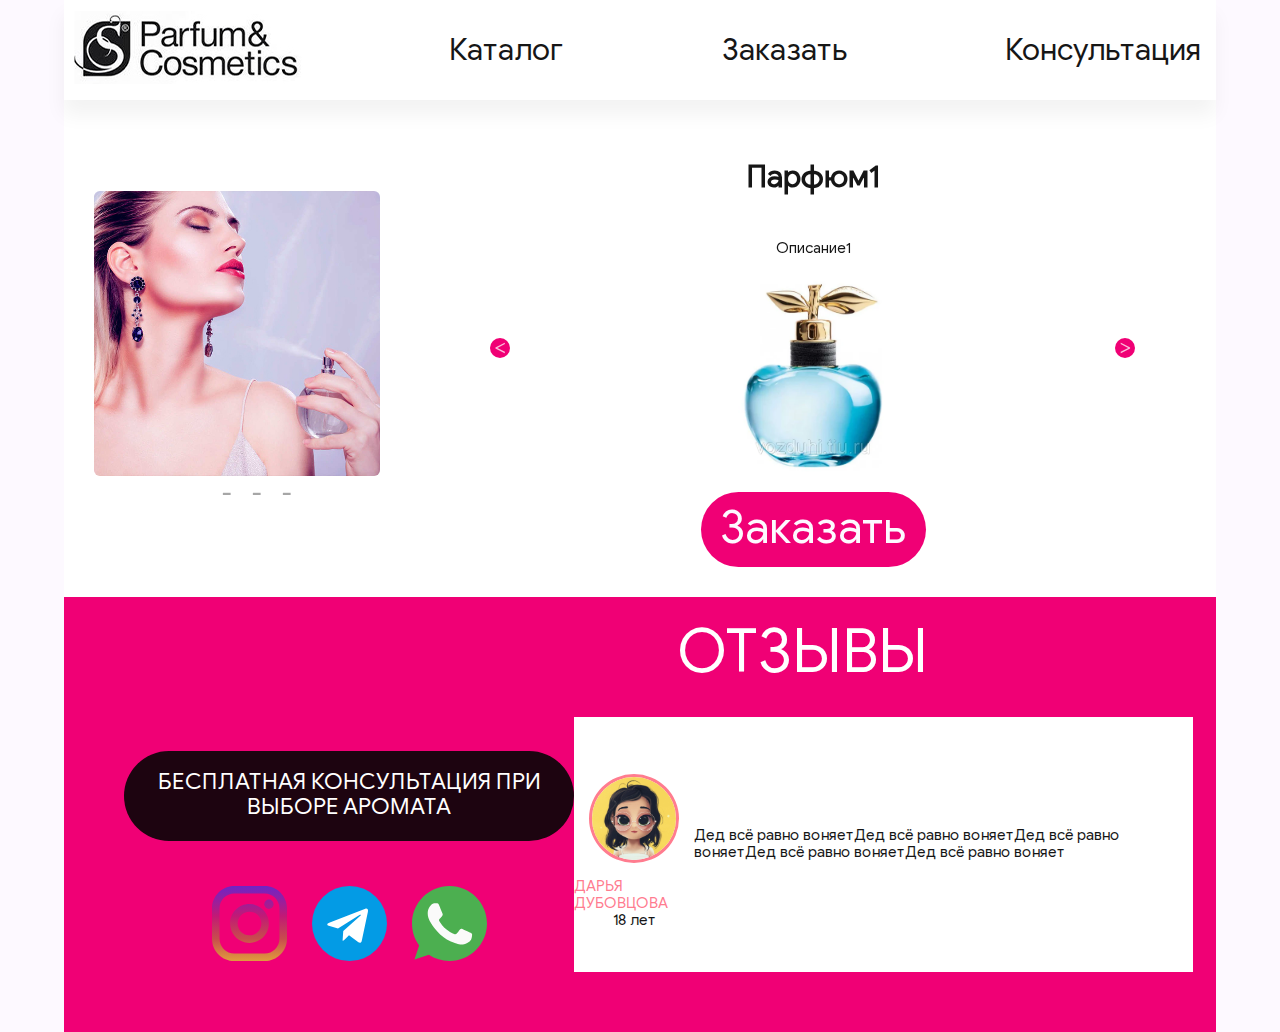
==== index.html @ b41f26ff "Update index.html" ====
<!DOCTYPE html>
<html lang="en">
<head>
    <meta charset="UTF-8">
    <meta name="viewport" content="width=device-width, initial-scale=1.0">
    <title>SParfum</title>
    <link rel="stylesheet" type="text/css" href="styles/slick.css"/>
    <link rel="stylesheet" type="text/css" href="styles/slick-theme.css"/>
    <link rel="stylesheet" href="styles/style.css">
    <link rel="stylesheet" href="styles/normalize.css">
    <script src="scripts/jquery-3.5.1.min.js"></script>
    <script type="text/javascript" src="scripts/slick.min.js"></script>
    <script src="scripts/script.js"></script>
</head>
<body>
    <section class="fisrt_page">
        <header class="nav">
            <nav class="header">
                <div class="logo">
                    <img src="styles/assets/logo.png">
                </div>
                <div class="item">Каталог</div>
                <div class="item">Заказать</div>
                <div class="item">Консультация</div>
            </nav>
        </header>
        <section>
            <div class="two_sliders">
                <div class="first_slider">
                    <img class="photo_item" src="styles/assets/1.jpg" alt="" >
                    <img class="photo_item" src="styles/assets/2.jpg" alt="" >
                    <img class="photo_item" src="styles/assets/3.jpg" alt="" >
                </div>
                
                <div class="second_slider">
                    <div class="second_photo_item">
                        <div class="p1">
                            <h3>Парфюм1</h3>
                            <p class="desc">Описание1</p>
                            <img src="styles/assets/p1.webp" alt="" srcset="">
                            <button><div class="btn_txt">Заказать</div></button>
                        </div>
                        
                    </div>
                    <div class="second_photo_item">
                        <div class="p1">
                            <h3>Парфюм2</h3>
                            <p class="desc">Описание2</p>
                            <img src="styles/assets/p2.webp" alt="" srcset="">
                            <button><div class="btn_txt">Заказать</div></button>
                        </div>
                    </div>
                    <div class="second_photo_item">
                        <div class="p1">
                            <h3>Парфюм3</h3>
                            <p class="desc">Описание3</p>
                            <img src="styles/assets/p3.png" alt="" srcset="">
                            <button><div class="btn_txt">Заказать</div></button>
                        </div>
                    </div>
                </div>
            </div>
        </section>
        <section>
            <div class="consult">
                <h1 class="fb">Отзывы</h1>
                <div class="unheader">
                    <div class="consult_social">
                        <p class="consult_description">Бесплатная консультация при выборе аромата</p>
                        <div class="social_links">
                            <img src="styles/assets/inst.svg" alt="" srcset="">
                            <img src="styles/assets/TG.svg" alt="" srcset="">
                            <img src="styles/assets/wa.svg" alt="" srcset="">
                        </div>
                    </div>
                    <div class="third_slider">
                        <div class="third_slider_item">
                            <div class="f1">
                                <div class="user">
                                    <img class="icon" src="styles/assets/a1.jpg" alt="" srcset="">
                                    <div class="name">Дарья Дубовцова</div>
                                    <div class="age">18 лет</div>
                                </div>
                                <div class="feedback">Дед всё равно воняетДед всё равно воняетДед всё равно воняетДед всё равно воняетДед всё равно воняет</div>
                            </div>
                        </div>
                        <div class="third_slider_item">
                            <div class="f1">
                                <div class="user">
                                    <img class="icon" src="styles/assets/a2.jpg" alt="" srcset="">
                                    <div class="name">Арина Мерзлягина</div>
                                    <div class="age">21 год</div>
                                </div>
                                <div class="feedback">Безумно понравился парфюм, нюхаем всей семьёй</div>
                            </div>
                        </div>
                        <div class="third_slider_item">
                            <div class="f1">
                                <div class="user">
                                    <img class="icon" src="styles/assets/a3.jpg" alt="" srcset="">
                                    <div class="name">Анна Садовая</div>
                                    <div class="age">23 года</div>
                                </div>
                                <div class="feedback">Раньше сидела на клее, теперь исключительно на вашем парфюме</div>
                            </div>
                        </div>
                    </div>
                </div>
            </div>
        </section>
    </section>
</body>
</html>
---- styles/style.css ----
*{
    box-sizing: border-box;
    font-family:GS;
    font-size: 15px;
}
@font-face{
    font-family: GS;
    src:url(/styles/fonts/WebFont.ttf);
}
body{
    background-color:  #fdf9ff;
    color: #161616;
}
.fisrt_page{
    width: 90%;
    margin-left:5% ;
}
.nav{
    display:flex;
    justify-content: center;
}
.header{
    box-shadow: -1px 15px 19px rgba(0, 0, 0, 0.05)  ; 
    width:100%;
    height: 100px;
    display:flex;
    align-items:center;
    justify-content: space-between;
    background-color: white;
}
.item{
    padding: 1rem;
    font-size: 2em;
}
.two_sliders{
    background-color: white;
    display:flex;
    align-items:center;
}
.first_slider{
    padding: 2em;
    width: 30%;
}
.second_slider{
    padding: 2em;
    width: 70%;
}
.photo_item{
    width: 100%;
    border-radius: 6px;
}
.first_slider .slick-arrow{
    display: none;
}
.first_slider .slick-dots li button:before {
    font-family: 'slick';
    font-size: 30px;
    line-height: 20px;
    position: absolute;
    top: -30px;
    left: -100%;
    width: 40px;
    height: 20px;
    content: '-'; /* <-- Вот этот символ */
    text-align: center;
    opacity: .35;
    color: black;
    -webkit-font-smoothing: antialiased;
    -moz-osx-font-smoothing: grayscale;
}
button{
    
    border: none;
    outline: none;
    cursor: pointer;
    width: 15em;
    height: 5em;
    border-radius: 4em;
    font-size: 3em;
    background-color: #f00075;
}
.p1{
    display: flex;
    flex-direction: column;
    justify-content: center;
    align-items:center;
}
h3{
    font-size: 2em;
}
.p1 img{
    margin-bottom: 20px;
    height: 200px;
}
.btn_txt{
    color:#fdf9ff;
    font-weight: none;
    font-size: 3em;
}
.slick-arrow{
    background-color: #f00075;
    border-radius: 50%;
    color: transparent;
    font-weight: bold;
}
.slick-arrow.slick-next{
    right: 10%;
    z-index: 300;
}
.slick-arrow.slick-prev{
    left: 10%;
    z-index: 300;
}
.slick-next::before{
    z-index: 300;
    content:'>'
}
.slick-prev::before{
    z-index: 300;
    content:'<'
}
.slick-arrow:hover{
    background-color: #f00075;
    border-radius: 50%;
    color: transparent;
    font-weight: bold;
}
.slick-prev:hover, .slick-next:hover{background-color:#d2a66b}
.icon{
    width: 6em;
    border-radius: 50%;
    border: 3px solid #ff7c8f;
    margin: 1em;
}
.name{
    color: #ff7c8f;
    text-transform: uppercase;
}
.user{
    display: flex;
    flex-direction: column;
    justify-content: center;
    align-items: center;
    width: 30%;
}
.f1{
    display: flex;
    justify-content: space-around;
    align-items:center;
    background-color: white;
    width: 100%;
    height: 17em;
}
.consult{
    background-color: #f00075;
    padding: 4em;
    padding-top: 8em;
    position: relative;
}
.consult_description{
    color:white;
    width: 20em;
    height: 4em;
    font-size: 1.5em;
    text-align: center;
    padding: 0.8em;
    text-transform: uppercase;
    background-color: #1d0410;
    border-radius: 60px;
}
.unheader{
    display: flex;
    justify-content: space-around;
}
.third_slider{
    width: 60%;
}
.social_links{
    display: flex;
    justify-content: space-around;
    width: 20em;

}
.social_links img{
    width: 5em;
}
.consult_social{
    display: flex;
    justify-content: space-around;
    flex-direction: column;
    align-items: center;
}
.fb{
    position: absolute;
    top: -20px;
    right: 25%;
    color: white;
    text-transform: uppercase;
    font-size: 4em;
    font-weight: normal;
}
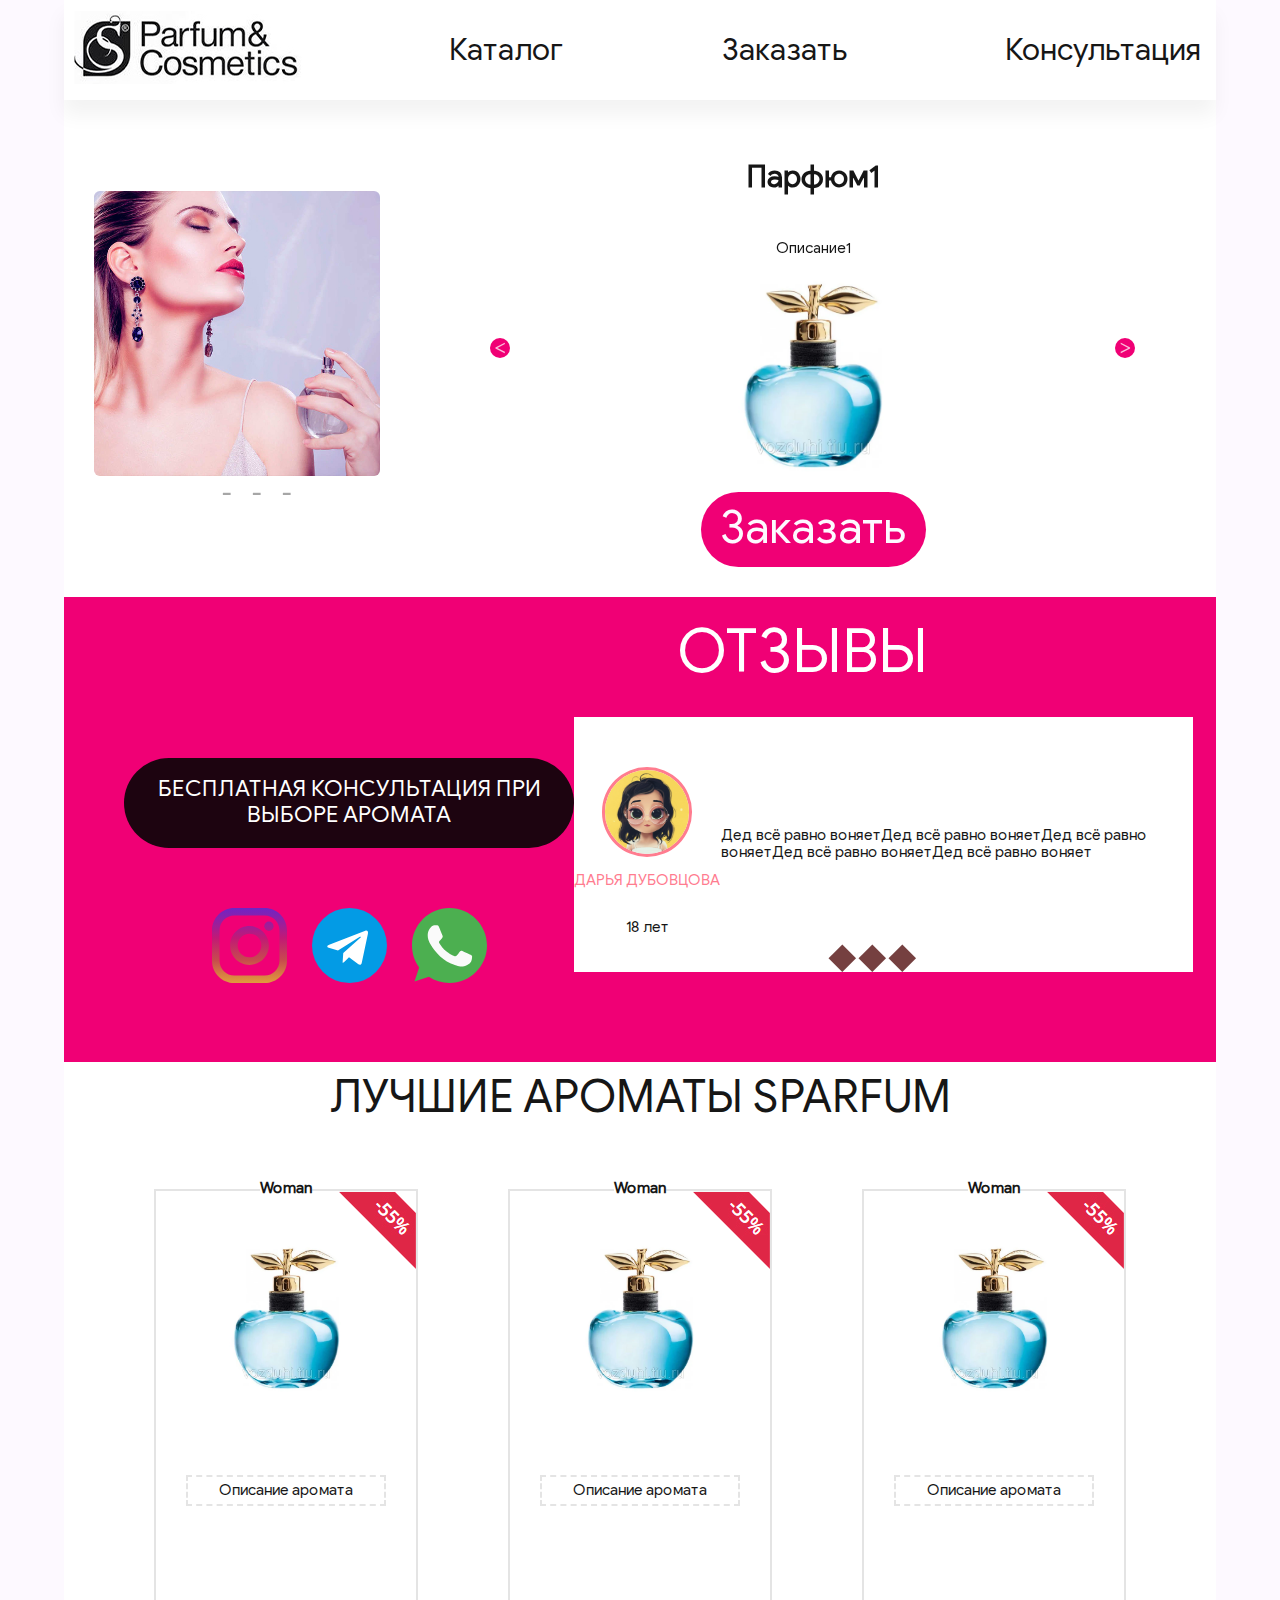
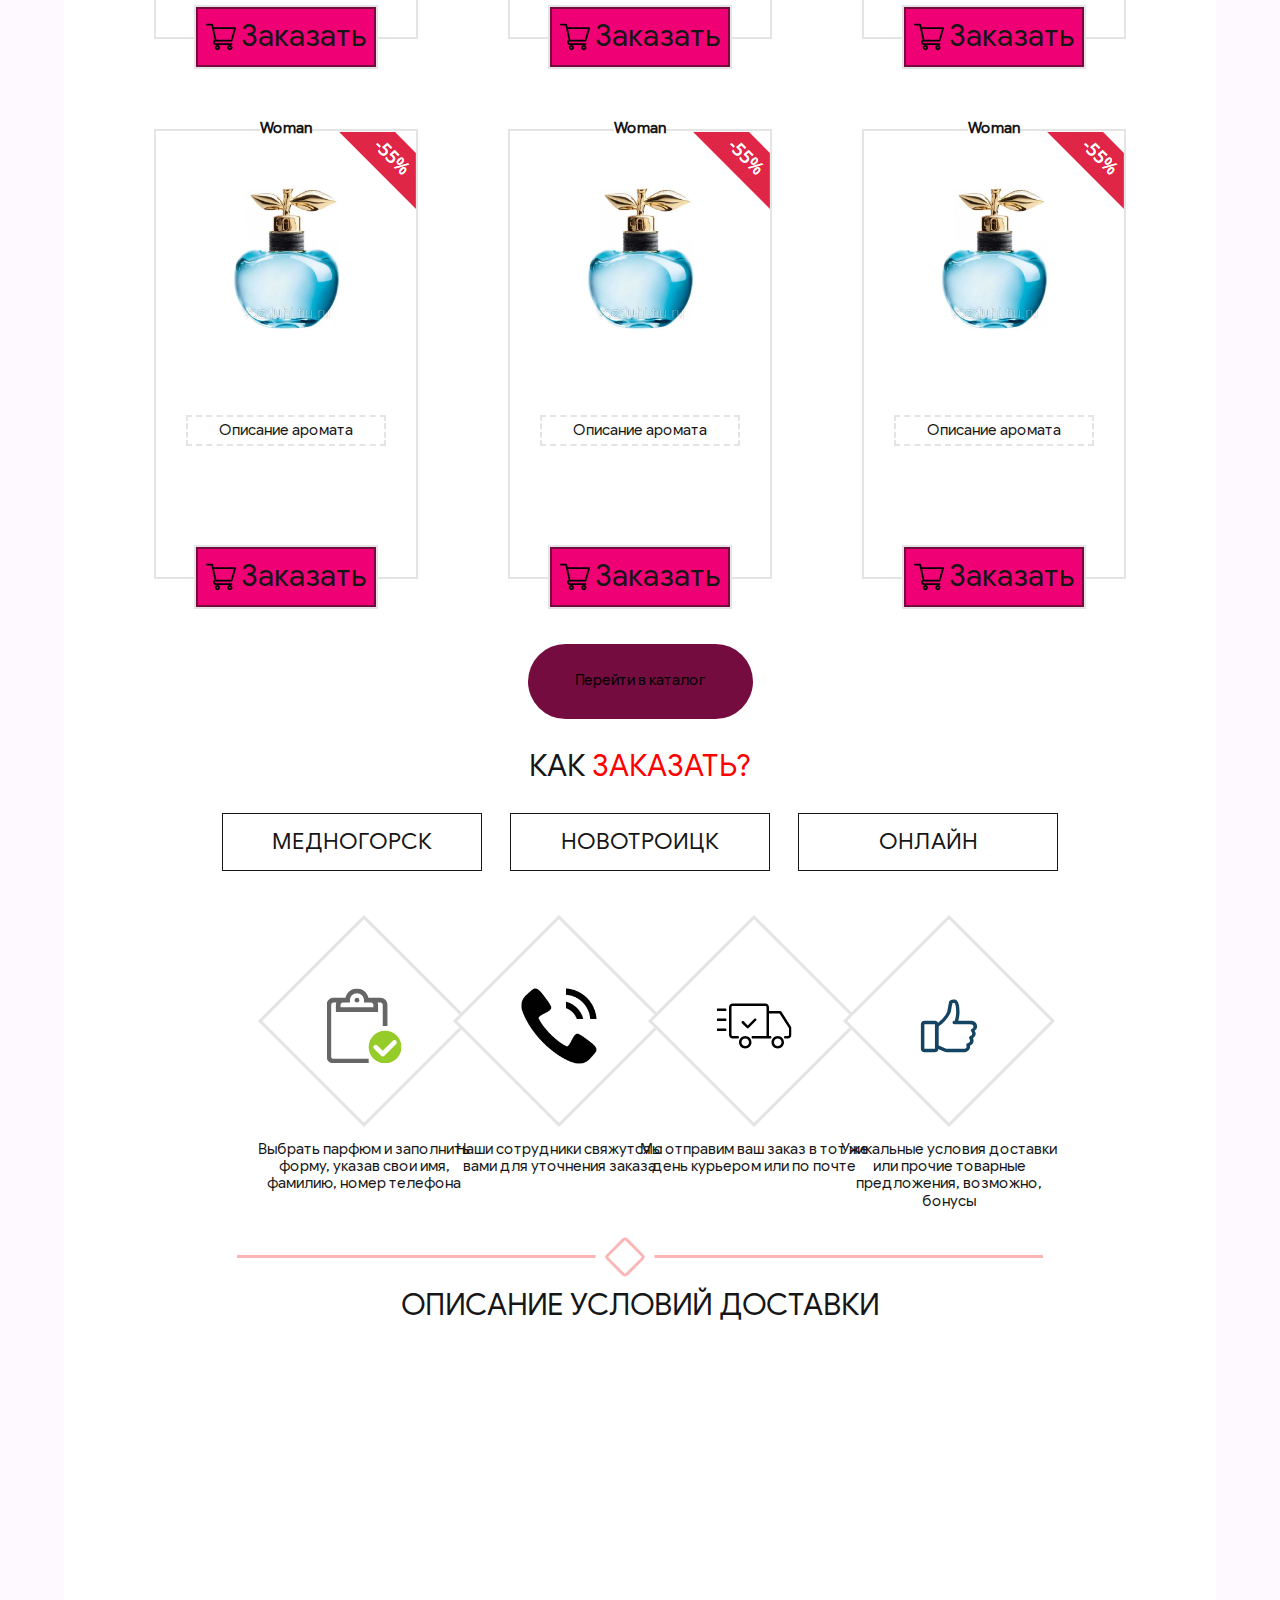
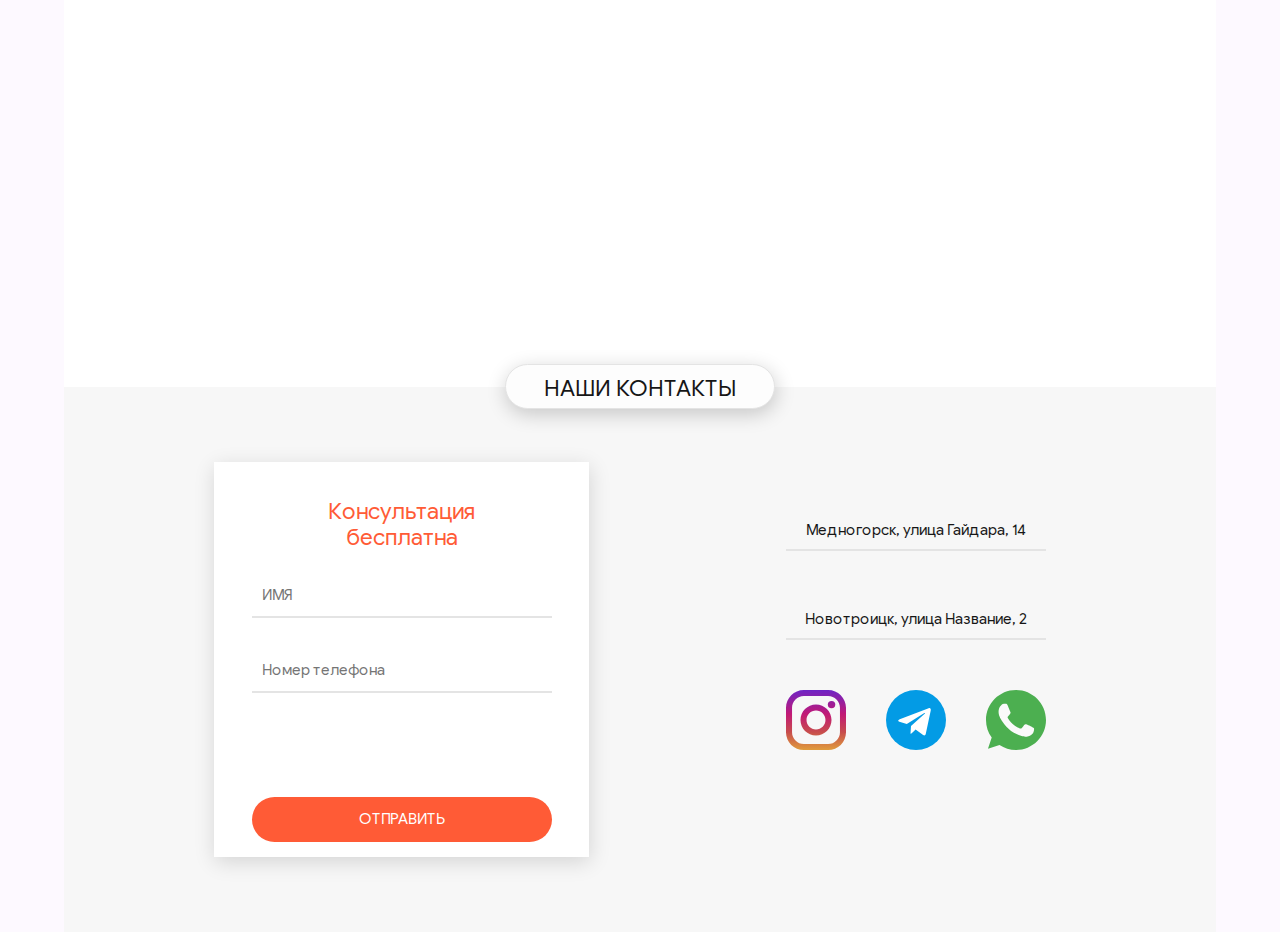
==== commit 87ef4cb5: "Add files via upload" ====
--- a/index.html
+++ b/index.html
@@ -87,7 +87,7 @@
                         <div class="third_slider_item">
                             <div class="f1">
                                 <div class="user">
-                                    <img class="icon" src="styles/assets/a2.jpg" alt="" srcset="">
+                                    <img class="icon" src="styles/assets/a2.jpg">
                                     <div class="name">Арина Мерзлягина</div>
                                     <div class="age">21 год</div>
                                 </div>
@@ -97,7 +97,7 @@
                         <div class="third_slider_item">
                             <div class="f1">
                                 <div class="user">
-                                    <img class="icon" src="styles/assets/a3.jpg" alt="" srcset="">
+                                    <img class="icon" src="styles/assets/a3.jpg">
                                     <div class="name">Анна Садовая</div>
                                     <div class="age">23 года</div>
                                 </div>
@@ -108,6 +108,140 @@
                 </div>
             </div>
         </section>
+        <section class="shop">
+            <h1 class="shop_header">ЛУЧШИЕ АРОМАТЫ SPARFUM</h1>
+            <div class="shop_cards">
+                <div class="shop_item">
+                    <h4 class="label">Woman</h4>
+                    <img class="discount" src="styles/assets/discound.png">
+                    <img src="styles/assets/p1.webp" class="card_image">
+                    <p class="card_description">Описание аромата</p>
+                    <div class="price"></div>
+                    <div class="deliver">
+                        <img src="styles/assets/shopping-cart.svg" class="trash">
+                        <p class="order">Заказать</p>
+                    </div>
+                </div>
+                <div class="shop_item">
+                    <h4 class="label">Woman</h4>
+                    <img class="discount" src="styles/assets/discound.png">
+                    <img src="styles/assets/p1.webp" class="card_image">
+                    <p class="card_description">Описание аромата</p>
+                    <div class="price"></div>
+                    <div class="deliver">
+                        <img src="styles/assets/shopping-cart.svg" class="trash">
+                        <p class="order">Заказать</p>
+                    </div>
+                </div>
+                <div class="shop_item">
+                    <h4 class="label">Woman</h4>
+                    <img class="discount" src="styles/assets/discound.png">
+                    <img src="styles/assets/p1.webp" class="card_image">
+                    <p class="card_description">Описание аромата</p>
+                    <div class="price"></div>
+                    <div class="deliver">
+                        <img src="styles/assets/shopping-cart.svg" class="trash">
+                        <p class="order">Заказать</p>
+                    </div>
+                </div>
+            </div>
+            <div class="shop_cards">
+                <div class="shop_item">
+                    <h4 class="label">Woman</h4>
+                    <img class="discount" src="styles/assets/discound.png">
+                    <img src="styles/assets/p1.webp" class="card_image">
+                    <p class="card_description">Описание аромата</p>
+                    <div class="price"></div>
+                    <div class="deliver">
+                        <img src="styles/assets/shopping-cart.svg" class="trash">
+                        <p class="order">Заказать</p>
+                    </div>
+                </div>
+                <div class="shop_item">
+                    <h4 class="label">Woman</h4>
+                    <img class="discount" src="styles/assets/discound.png">
+                    <img src="styles/assets/p1.webp" class="card_image">
+                    <p class="card_description">Описание аромата</p>
+                    <div class="price"></div>
+                    <div class="deliver">
+                        <img src="styles/assets/shopping-cart.svg" class="trash">
+                        <p class="order">Заказать</p>
+                    </div>
+                </div>
+                <div class="shop_item">
+                    <h4 class="label">Woman</h4>
+                    <img class="discount" src="styles/assets/discound.png">
+                    <img src="styles/assets/p1.webp" class="card_image">
+                    <p class="card_description">Описание аромата</p>
+                    <div class="price"></div>
+                    <div class="deliver">
+                        <img src="styles/assets/shopping-cart.svg" class="trash">
+                        <p class="order">Заказать</p>
+                    </div>
+                </div>
+            </div>
+            <button class="to_catalog">Перейти в каталог</button>
+        </section>
+        <section class="how_to_order">
+            <h2 class="order_header">Как <span>заказать?</span></h2>
+            <div class="city_buttons">
+                <div class="cbtn mednogorsk">Медногорск</div>
+                <div class="cbtn novotroitsk">Новотроицк</div>
+                <div class="cbtn online">Онлайн</div>
+            </div>
+        </section>
+        <section class="squares">
+            <div class="square_item">
+                <div class="square">
+                    <img class="square_img" src="styles/assets/list.svg" alt="">
+                </div>
+                <div class="square_desc"> Выбрать парфюм и заполнить форму, указав свои имя, фамилию, номер телефона</div>
+            </div>
+            <div class="square_item">
+                <div class="square">
+                    <img class="square_img" src="styles/assets/call.png" alt="">
+                </div>
+                <div class="square_desc"> Наши сотрудники свяжутся с вами для уточнения заказа</div>
+            </div>
+            <div class="square_item">
+                <div class="square">
+                    <img class="square_img" src="styles/assets/deliver.svg" alt="">
+                </div>
+                <div class="square_desc"> Мы отправим ваш заказ в тот же день курьером или по почте </div>
+            </div>
+            <div class="square_item">
+                <div class="square">
+                    <img class="square_img" src="styles/assets/like.svg" alt="">
+                </div>
+                <div class="square_desc"> Уникальные условия доставки или прочие товарные предложения, возможно, бонусы</div>
+            </div>
+        </section>
+        <div class="line_container"><div class="line"><div class="romb"></div></div></div>
+        <h2 class="conditions_header">ОПИСАНИЕ УСЛОВИЙ ДОСТАВКИ</h2>
+        <iframe class="map1" src="https://yandex.ru/map-widget/v1/?um=constructor%3A0668696b772d4db729b4943272410ba2498357170aa37ffa87439f686dbaa9f4&amp;source=constructor" frameborder="0"></iframe>
+        <footer class="footer">
+            <h2 class="head_footer">наши контакты</h2>
+            <div class="footer_container">
+                <form class="footer_form">
+                    <h3 class="label_form">Консультация<br> бесплатна</h3>
+                    <div class="inputs">
+                        <input class="name" type="text" placeholder="Имя">
+                        <input type="phone" placeholder="Номер телефона">
+                    </div>
+                    <input class="btn_submit" type="submit" value="ОТПРАВИТЬ">
+                </form>
+                <div class="footer_adresses">
+                    <div class="fta mg">Медногорск, улица Гайдара, 14</div>
+                    <div class="fta nv">Новотроицк, улица Название, 2</div>
+                    <div class="ots social_links">
+                        <img class="little" src="styles/assets/inst.svg" alt="" srcset="">
+                        <img class="little" src="styles/assets/TG.svg" alt="" srcset="">
+                        <img class="little" src="styles/assets/wa.svg" alt="" srcset="">
+                    </div>
+                </div>
+            </div>
+        </footer>
     </section>
+   
 </body>
-</html>
+</html>--- a/styles/style.css
+++ b/styles/style.css
@@ -5,7 +5,7 @@
 }
 @font-face{
     font-family: GS;
-    src:url(/styles/fonts/WebFont.ttf);
+    src:url(fonts/WebFont.ttf);
 }
 body{
     background-color:  #fdf9ff;
@@ -13,7 +13,8 @@
 }
 .fisrt_page{
     width: 90%;
-    margin-left:5% ;
+    margin-left:5%;
+    background-color: white;
 }
 .nav{
     display:flex;
@@ -53,7 +54,6 @@
     display: none;
 }
 .first_slider .slick-dots li button:before {
-    font-family: 'slick';
     font-size: 30px;
     line-height: 20px;
     position: absolute;
@@ -65,8 +65,7 @@
     text-align: center;
     opacity: .35;
     color: black;
-    -webkit-font-smoothing: antialiased;
-    -moz-osx-font-smoothing: grayscale;
+
 }
 button{
     
@@ -141,7 +140,7 @@
     flex-direction: column;
     justify-content: center;
     align-items: center;
-    width: 30%;
+    width: 40%;
 }
 .f1{
     display: flex;
@@ -198,4 +197,275 @@
     text-transform: uppercase;
     font-size: 4em;
     font-weight: normal;
-}+}
+.third_slider .slick-dots li button:before {
+    font-family: 'slick';
+    font-size: 30px;
+    line-height: 20px;
+    position: absolute;
+    transform: rotate(45deg);
+    top: -30px;
+    left: -100%;
+    width: 40px;
+    height: 20px;
+    content: '◼'; /* <-- Вот этот символ */
+    text-align: center;
+    opacity: .9990;
+    color: rgba(75, 7, 7, 0.767);
+}
+li.slick-active button{
+    opacity: 1;
+    color: rgba(0, 0, 0, 0.967);
+}
+.shop_header{
+    text-align: center;
+    margin: 0;
+    font-weight: normal;
+    margin-bottom: 20px;
+    font-size: 3em;
+}
+.shop{
+    padding: 10px 10em;
+    display: flex;
+    justify-content: space-around;
+    flex-direction: column;
+    align-items: center;
+    background-color: white;
+}
+.shop_cards{
+    
+    display: flex;
+    justify-content: space-around;
+}
+.shop_item{
+    display: flex;
+    justify-content: space-around;
+    flex-direction: column;
+    align-items: center;
+    width: 33%;
+    height: 100%;
+    border: 2px solid #e4e4e4;
+    text-align: center;
+    position: relative;
+    padding: 1em;
+    margin: 3em;
+    height: 30em
+}
+.label{
+    position: absolute;
+    top: -30px;
+    left: 40%;
+    background-color: white;
+    width: 20%;
+}
+.card_image{
+    width: 50%;
+}
+.deliver{
+    display: flex;
+    padding: 5px;
+    justify-content: space-around;
+    align-items: center;
+    width: 12em;
+    height: 4em;
+    position: absolute;
+    background-color: #f00075;
+    outline: 2px solid #e4e4e4;
+    border: 2px solid  #750c3f;
+    left: calc(50% - 6em);
+    bottom: -2em;
+}
+.order{
+    font-size: 2em;
+    
+}
+.trash{
+    width: 30px;
+}
+.card_description{
+    padding: 5px;
+    width: 200px;
+    margin: 1em;
+    border: 2px dashed #e4e4e4;
+}
+.discount{
+    position: absolute;
+    top: 0;
+    right: 0;
+}
+.to_catalog{
+    margin: 20px;
+    transition: all .2s ease-in;
+    position: relative;
+    background-color: #750c3f;
+}
+button.to_catalog:hover{
+    width: 20%;
+}
+h2{
+    margin: 0;
+    text-transform: uppercase;
+}
+.how_to_order{
+    display: flex;
+    justify-content: space-around;
+    flex-direction: column;
+    align-items: center;
+}
+.city_buttons{
+    text-align: center;
+    font-size: 2em;
+    display: flex;
+    justify-content: space-around;
+    text-transform: uppercase;
+    width: 75%;
+}
+.cbtn{
+    font-size: 1.5rem;
+    padding: 15px;
+    width: 30%;
+    border: 1px solid #161616
+}
+.order_header{
+    font-size: 2em;
+    font-weight: normal;
+    margin-bottom: 1em;
+}
+span{
+    font-size: 2rem;
+    color: red;
+    font-weight: normal;
+}
+.square{
+    width: 10em;
+    padding: 2.5em;
+    height: 10em;
+    transform: rotate(45deg);
+    border: 3px solid #e4e4e4;
+    background-color: white;
+}
+.square_img{
+    transform: rotate(-45deg);
+    width: 5em;
+}
+.squares{
+    padding:5em 15em;
+    display: flex;
+    justify-content: space-around;
+}
+.square_desc{
+    width: 16em;
+    margin-top: 3em;
+    margin-left: -3em;
+    text-align: center;
+}
+.line_container{
+    position: relative;
+    padding: 0% 15%;
+}
+.line{
+    height: 3px;
+    background-color: #fcb5b5;
+    margin-bottom: 2em;
+    margin-top: -2em;
+}
+.romb{
+    position: absolute;
+    width: 2em;
+    height: 2em;
+    outline: 10px solid white;
+    border: 3px solid  #fcb5b5;
+    background-color: white;
+    left: calc(50% - 2em);
+    top: -0.85em;
+    transform: rotate(-45deg);
+    border-radius:4px;
+}
+.conditions_header{
+    text-align: center;
+    font-weight: normal;
+    font-size: 2em;
+}
+.map1{
+    width: 80%;
+    margin-top: 2em;
+    margin-left:10%;
+    height: 35em;
+    margin-bottom: 7em;
+}
+.footer{
+    background-color: #f7f7f7;
+    position: relative;
+}
+.footer_container{
+    padding: 5em 10em;
+    display: flex;
+    justify-content: space-between;
+    text-align: center;
+}
+.head_footer{
+    background-color: #fdfdfd;
+    font-weight: normal;
+    font-size: 1.5em;
+    width: 12em;
+    height: 2em;
+    text-align: center;
+    padding: 0.5em 1em;
+    border-radius: 1em;
+    border: 1px solid  #e4e4e4;
+    position: absolute;
+    left: calc(50% - 6em);
+    top: -1em;
+    box-shadow: 1px 5px 20px rgba(0, 0, 0, 0.2)  ; 
+}
+.footer_form{
+    padding: 1em;
+}
+input{
+    padding: 10px;
+    height: 3em;
+    width: 20em;
+    border: none;
+    outline: none;
+    border-bottom: 2px solid #e4e4e4;
+    margin-top: 100px;
+}
+.name{
+    margin-bottom: 30px;
+
+}
+.footer_form{
+    box-shadow: 1px 5px 20px rgba(0, 0, 0, 0.14)  ; 
+    display: flex;
+    justify-content: space-around;
+    flex-direction: column;
+    align-items: center;
+    background-color: white;
+    width: 25em
+}
+.inputs{
+    display: flex;
+    justify-content: space-around;
+    flex-direction: column;
+}
+.btn_submit{
+    margin-top: 30%;
+    color: #ffffff;
+    background-color: #ff5b36;
+    border-radius: 30px;
+    border: none;
+}
+.label_form{
+    font-weight: normal;
+    text-align: center;
+    color: #ff5b36;
+    font-size: 1.5em;
+}
+.fta{
+    margin: 50px 20px;
+    padding: 10px;
+    border-bottom: 2px solid #e4e4e4;
+}
+img.little{
+    width: 4em;
+}
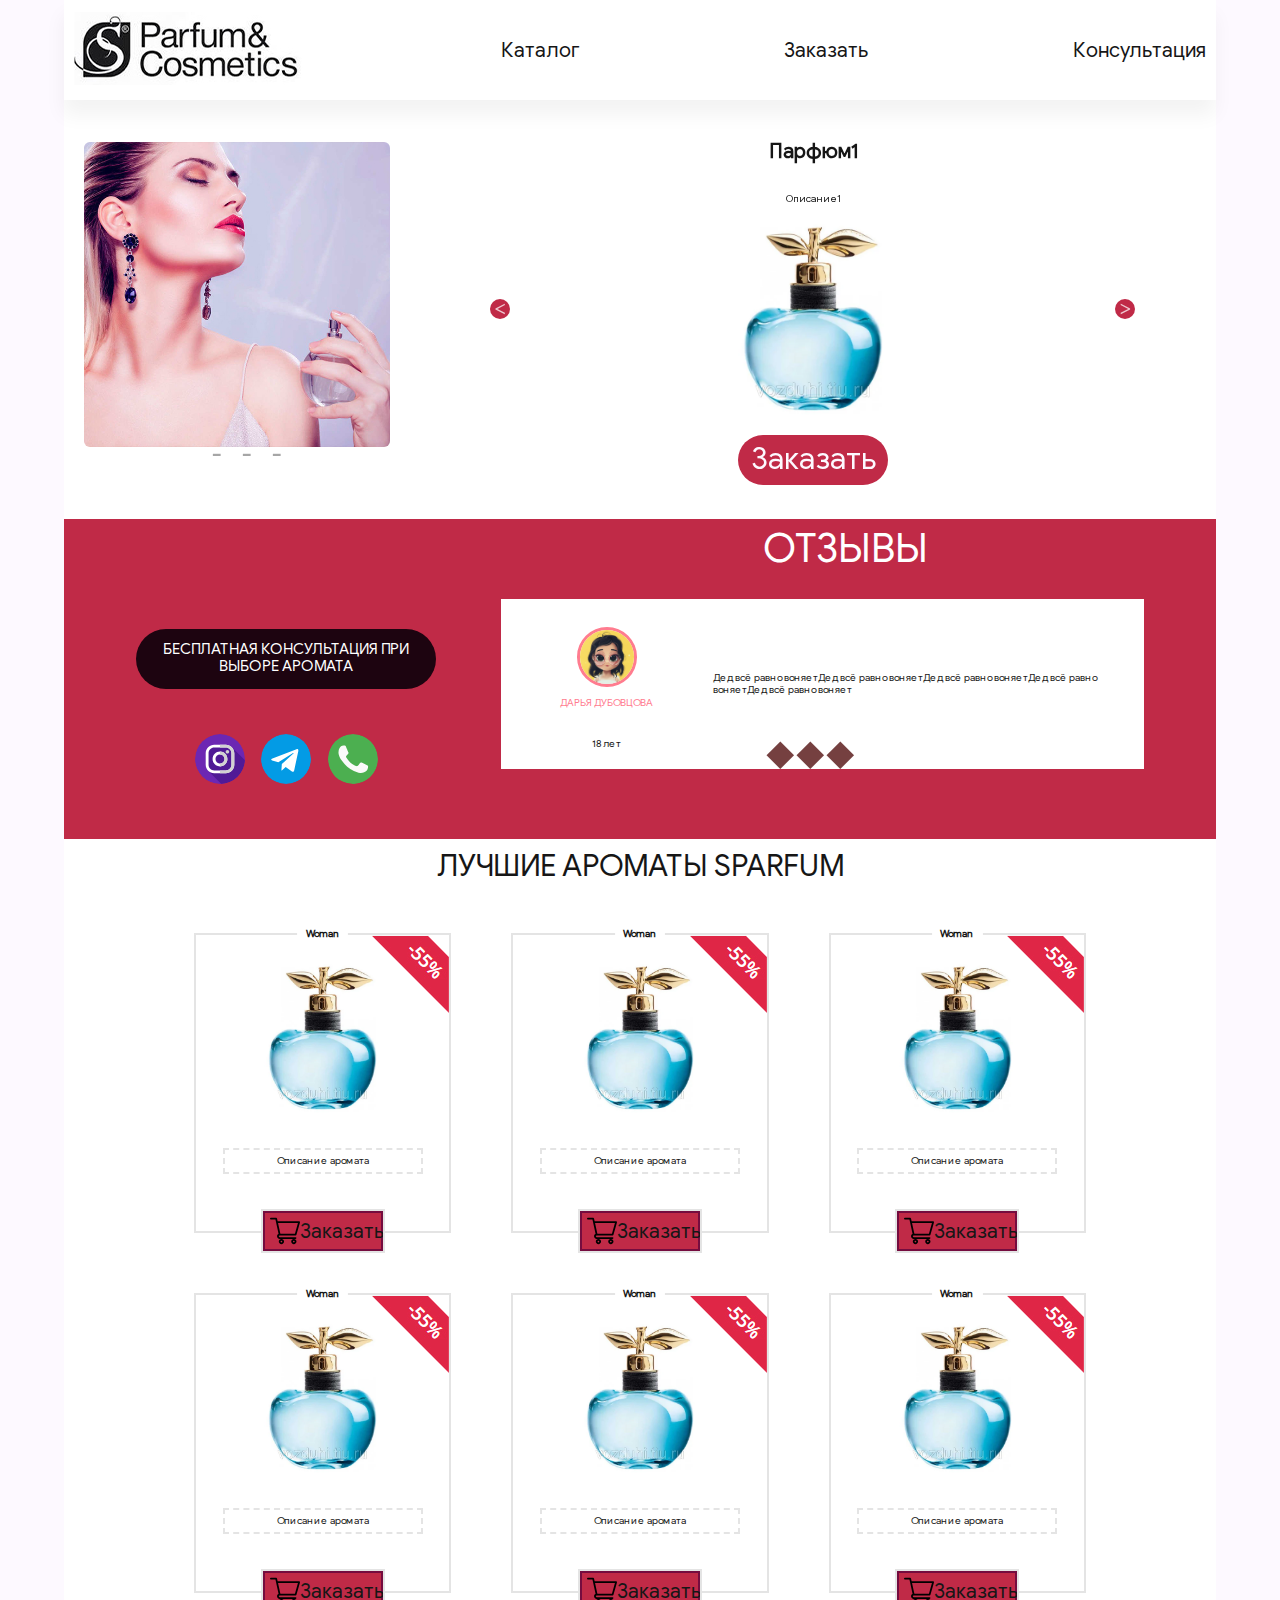
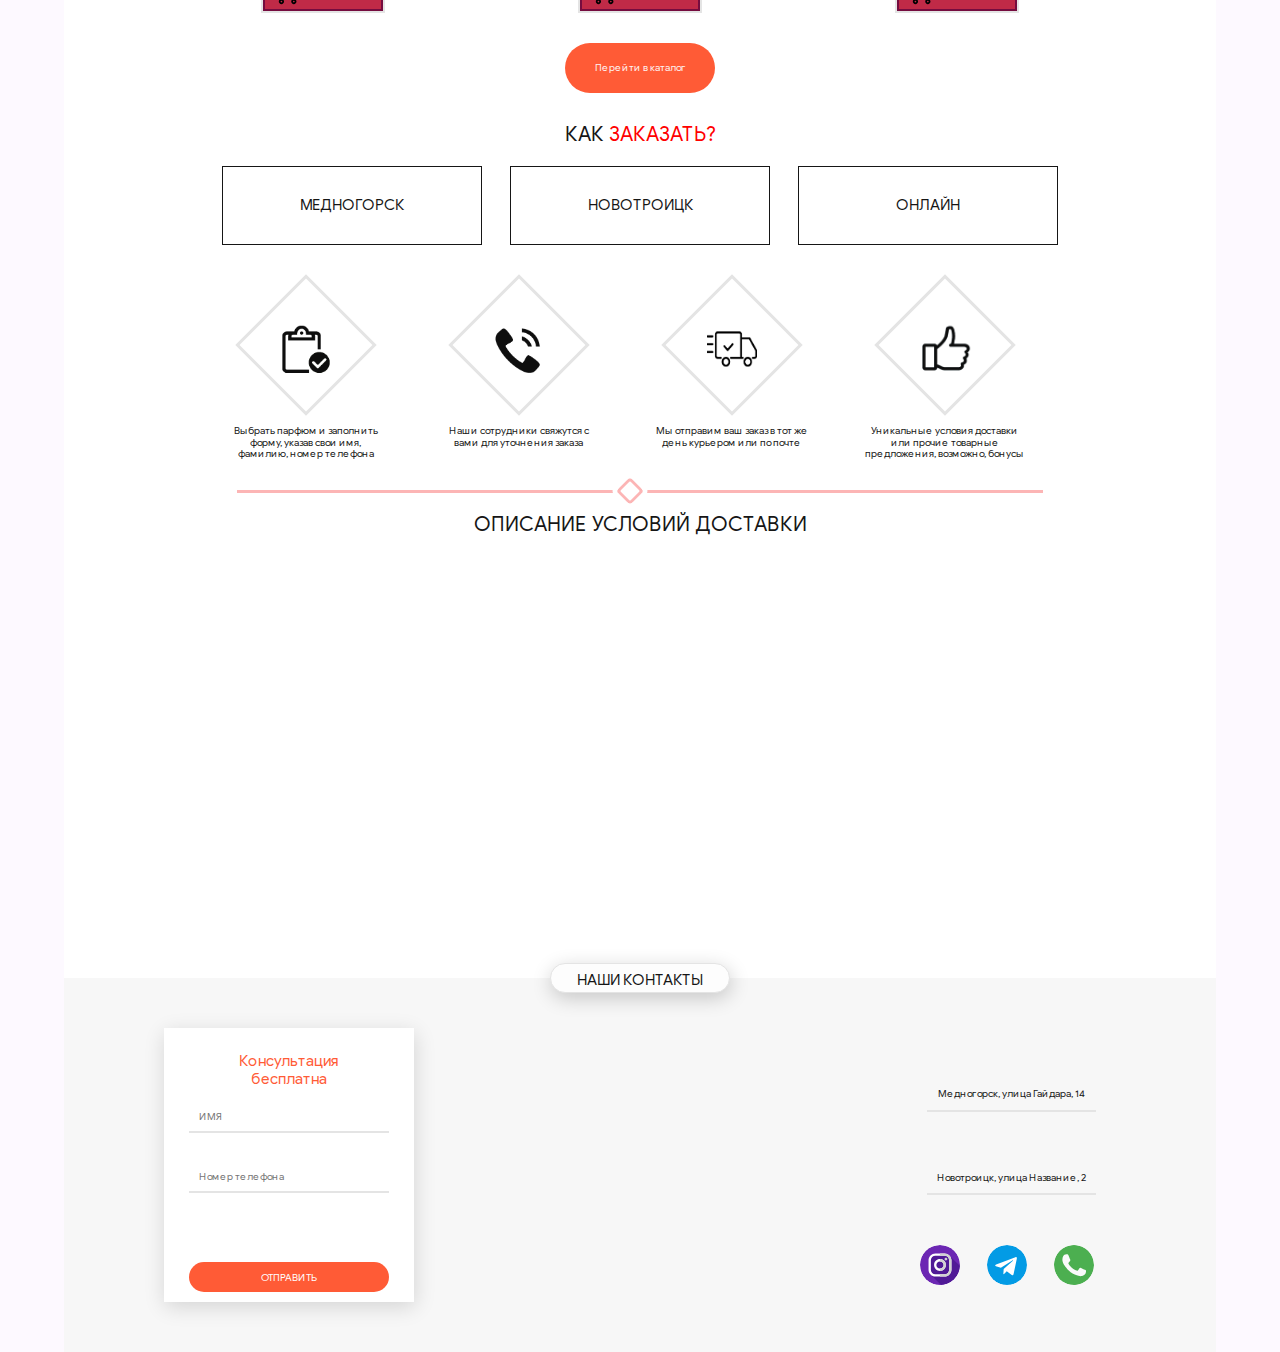
==== commit bb228a99: "Add files via upload" ====
--- a/index.html
+++ b/index.html
@@ -38,7 +38,7 @@
                             <h3>Парфюм1</h3>
                             <p class="desc">Описание1</p>
                             <img src="styles/assets/p1.webp" alt="" srcset="">
-                            <button><div class="btn_txt">Заказать</div></button>
+                            <button class="in_slide" ><div class="btn_txt" >Заказать</div></button>
                         </div>
                         
                     </div>
@@ -47,7 +47,7 @@
                             <h3>Парфюм2</h3>
                             <p class="desc">Описание2</p>
                             <img src="styles/assets/p2.webp" alt="" srcset="">
-                            <button><div class="btn_txt">Заказать</div></button>
+                            <button class="in_slide"><div class="btn_txt">Заказать</div></button>
                         </div>
                     </div>
                     <div class="second_photo_item">
@@ -55,7 +55,7 @@
                             <h3>Парфюм3</h3>
                             <p class="desc">Описание3</p>
                             <img src="styles/assets/p3.png" alt="" srcset="">
-                            <button><div class="btn_txt">Заказать</div></button>
+                            <button class="in_slide"><div class="btn_txt">Заказать</div></button>
                         </div>
                     </div>
                 </div>
@@ -68,9 +68,9 @@
                     <div class="consult_social">
                         <p class="consult_description">Бесплатная консультация при выборе аромата</p>
                         <div class="social_links">
-                            <img src="styles/assets/inst.svg" alt="" srcset="">
-                            <img src="styles/assets/TG.svg" alt="" srcset="">
-                            <img src="styles/assets/wa.svg" alt="" srcset="">
+                            <img class="social_item"src="styles/assets/inst.svg">
+                            <img class="social_item"src="styles/assets/TG.svg">
+                            <img class="social_item"src="styles/assets/wa.svg">
                         </div>
                     </div>
                     <div class="third_slider">
@@ -180,20 +180,20 @@
                     </div>
                 </div>
             </div>
-            <button class="to_catalog">Перейти в каталог</button>
+            <button class="to_catalog"><p>Перейти в каталог</p></button>
         </section>
         <section class="how_to_order">
             <h2 class="order_header">Как <span>заказать?</span></h2>
             <div class="city_buttons">
-                <div class="cbtn mednogorsk">Медногорск</div>
-                <div class="cbtn novotroitsk">Новотроицк</div>
-                <div class="cbtn online">Онлайн</div>
+                <div class="cbtn mednogorsk"><p>Медногорск</p></div>
+                <div class="cbtn novotroitsk"><p>Новотроицк</p></div>
+                <div class="cbtn online"><p>Онлайн</p></div>
             </div>
         </section>
         <section class="squares">
             <div class="square_item">
                 <div class="square">
-                    <img class="square_img" src="styles/assets/list.svg" alt="">
+                    <img class="square_img" src="styles/assets/list.png" alt="">
                 </div>
                 <div class="square_desc"> Выбрать парфюм и заполнить форму, указав свои имя, фамилию, номер телефона</div>
             </div>
@@ -205,13 +205,13 @@
             </div>
             <div class="square_item">
                 <div class="square">
-                    <img class="square_img" src="styles/assets/deliver.svg" alt="">
+                    <img class="square_img" src="styles/assets/deliver.png" alt="">
                 </div>
                 <div class="square_desc"> Мы отправим ваш заказ в тот же день курьером или по почте </div>
             </div>
             <div class="square_item">
                 <div class="square">
-                    <img class="square_img" src="styles/assets/like.svg" alt="">
+                    <img class="square_img" src="styles/assets/like.png" alt="">
                 </div>
                 <div class="square_desc"> Уникальные условия доставки или прочие товарные предложения, возможно, бонусы</div>
             </div>
--- a/styles/style.css
+++ b/styles/style.css
@@ -2,6 +2,7 @@
     box-sizing: border-box;
     font-family:GS;
     font-size: 15px;
+    transition: all .2s ease-in;
 }
 @font-face{
     font-family: GS;
@@ -76,7 +77,7 @@
     height: 5em;
     border-radius: 4em;
     font-size: 3em;
-    background-color: #f00075;
+    background-color:#c02a47;
 }
 .p1{
     display: flex;
@@ -96,8 +97,11 @@
     font-weight: none;
     font-size: 3em;
 }
+.in_slide{
+    margin-bottom: 1.4em;
+}
 .slick-arrow{
-    background-color: #f00075;
+    background-color:#c02a47;
     border-radius: 50%;
     color: transparent;
     font-weight: bold;
@@ -119,7 +123,7 @@
     content:'<'
 }
 .slick-arrow:hover{
-    background-color: #f00075;
+    background-color:#c02a47;
     border-radius: 50%;
     color: transparent;
     font-weight: bold;
@@ -151,7 +155,7 @@
     height: 17em;
 }
 .consult{
-    background-color: #f00075;
+    background-color:#c02a47;
     padding: 4em;
     padding-top: 8em;
     position: relative;
@@ -253,10 +257,11 @@
 }
 .label{
     position: absolute;
-    top: -30px;
+    top: -2em;
     left: 40%;
     background-color: white;
     width: 20%;
+    border-radius: 10px;
 }
 .card_image{
     width: 50%;
@@ -269,7 +274,7 @@
     width: 12em;
     height: 4em;
     position: absolute;
-    background-color: #f00075;
+    background-color:#c02a47;
     outline: 2px solid #e4e4e4;
     border: 2px solid  #750c3f;
     left: calc(50% - 6em);
@@ -297,10 +302,13 @@
     margin: 20px;
     transition: all .2s ease-in;
     position: relative;
-    background-color: #750c3f;
-}
-button.to_catalog:hover{
-    width: 20%;
+    background-color: #ff5b36;
+    color: #fff2f2;
+    text-decoration: uppercase;
+}
+.to_catalog p:hover{
+    transform: scale(1.1);
+    text-shadow: 1px 1px 0px  #ff364073;
 }
 h2{
     margin: 0;
@@ -373,7 +381,7 @@
     position: absolute;
     width: 2em;
     height: 2em;
-    outline: 10px solid white;
+    outline: 0.5em solid white;
     border: 3px solid  #fcb5b5;
     background-color: white;
     left: calc(50% - 2em);
@@ -469,3 +477,55 @@
 img.little{
     width: 4em;
 }
+@media screen and (max-width: 1400px ){
+    *{
+        font-size: 10px;
+    }
+}
+.item:hover{
+    transform: scale(1.05);
+    cursor: pointer;
+    text-shadow: 1px 1px 0px  #ff5b3673;
+}
+.in_slide:hover{
+    border: 2px solid  #750c3f;
+    box-shadow: 0px 0px 16px 0px  #ff5b36cb;
+}
+p.btn_txt:hover{
+    text-shadow: 1px 1px 0px  #ff5b3673;
+}
+.shop_item:hover{
+    transform: scale(1.07);
+    box-shadow: 0px 0px 20px 0px  #ff5b3681;
+}
+.deliver:hover{
+    transform: scale(1.05);
+    cursor: pointer;
+}
+.trash+.order:hover{
+    filter: invert(1)
+}
+.social_item,.little{
+    border-radius: 50%;
+}
+.social_item:hover,.little:hover{
+    transform: scale(1.05);
+    box-shadow: 0px 0px 20px 0px  #ff5b3681;
+    cursor: pointer;
+}
+.square:hover{
+    background-color: #ff5b36;
+    cursor: pointer;
+}
+.square:hover img{
+    filter: invert(1);
+}
+.cbtn p{
+    font-size: 1em;
+}
+.cbtn:hover p{
+    color: #e4e4e4;
+}
+.cbtn:hover{
+    background-color: #ff5b36;
+}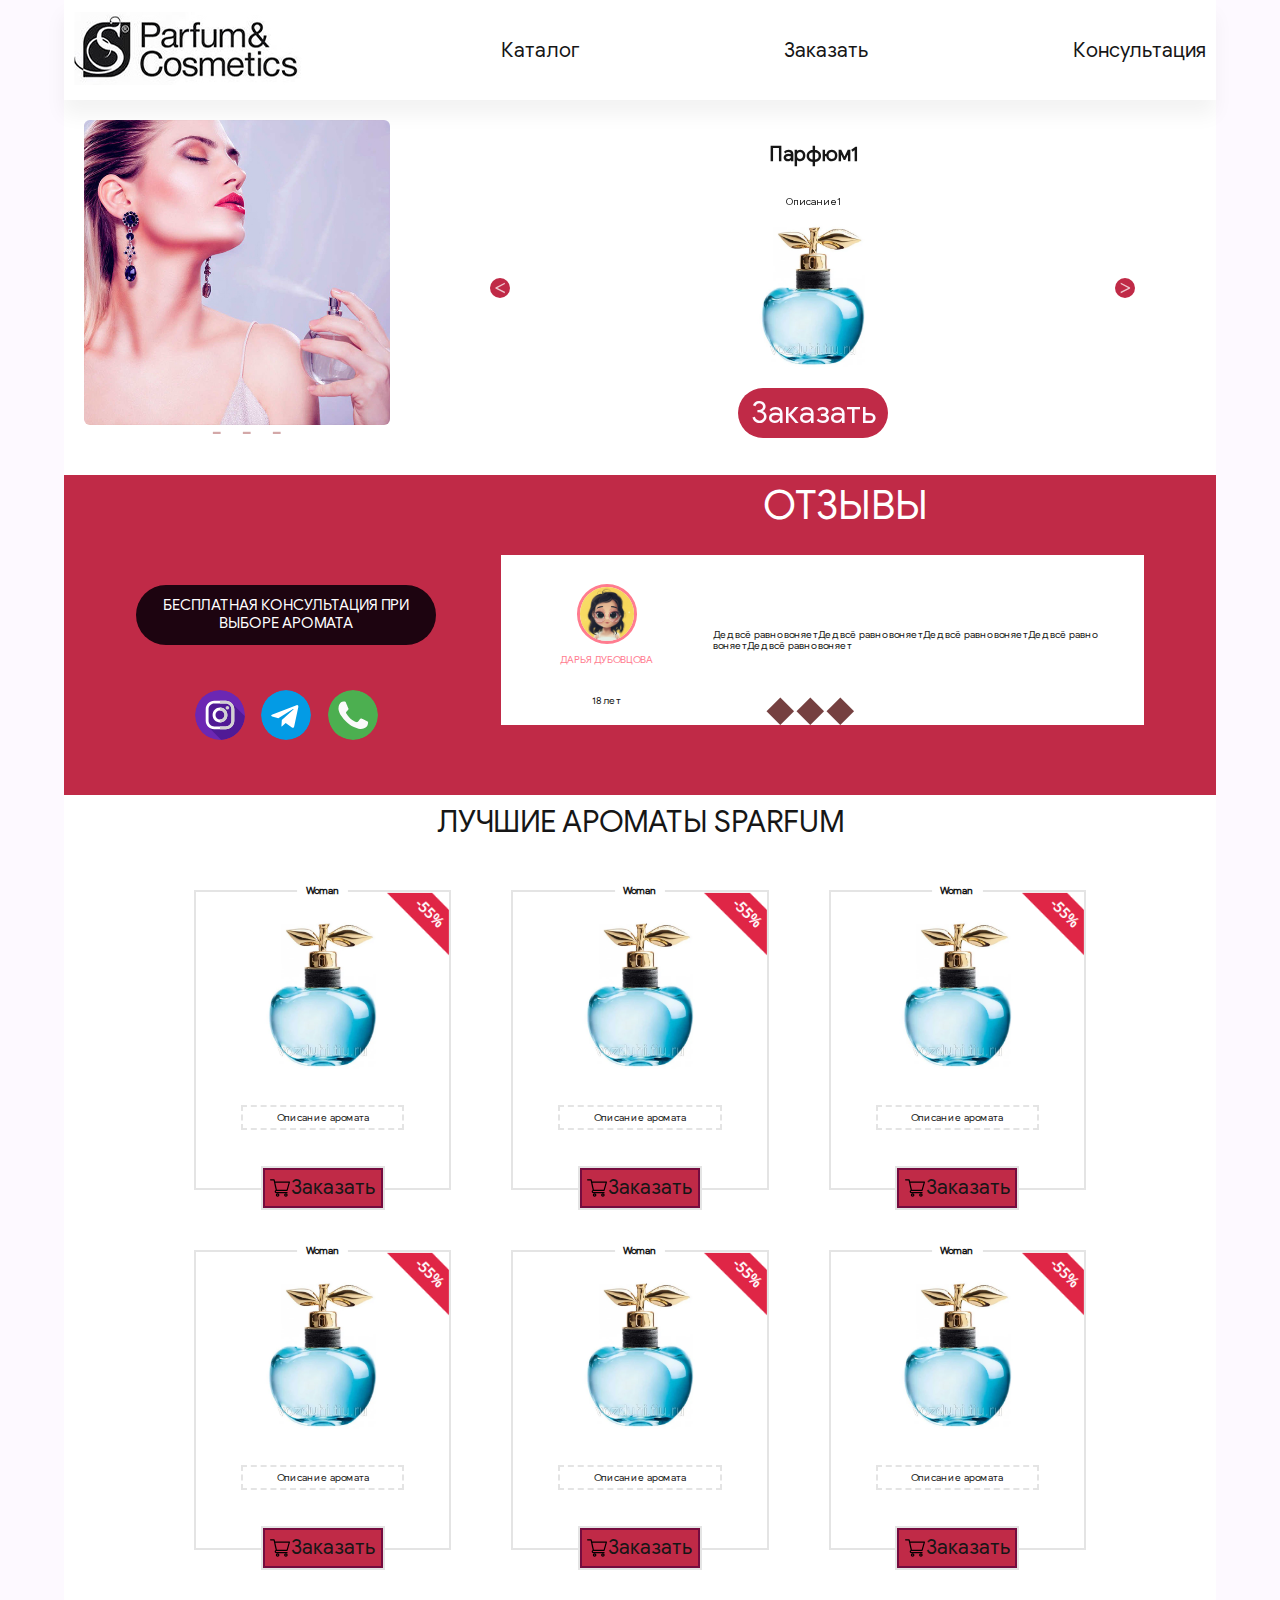
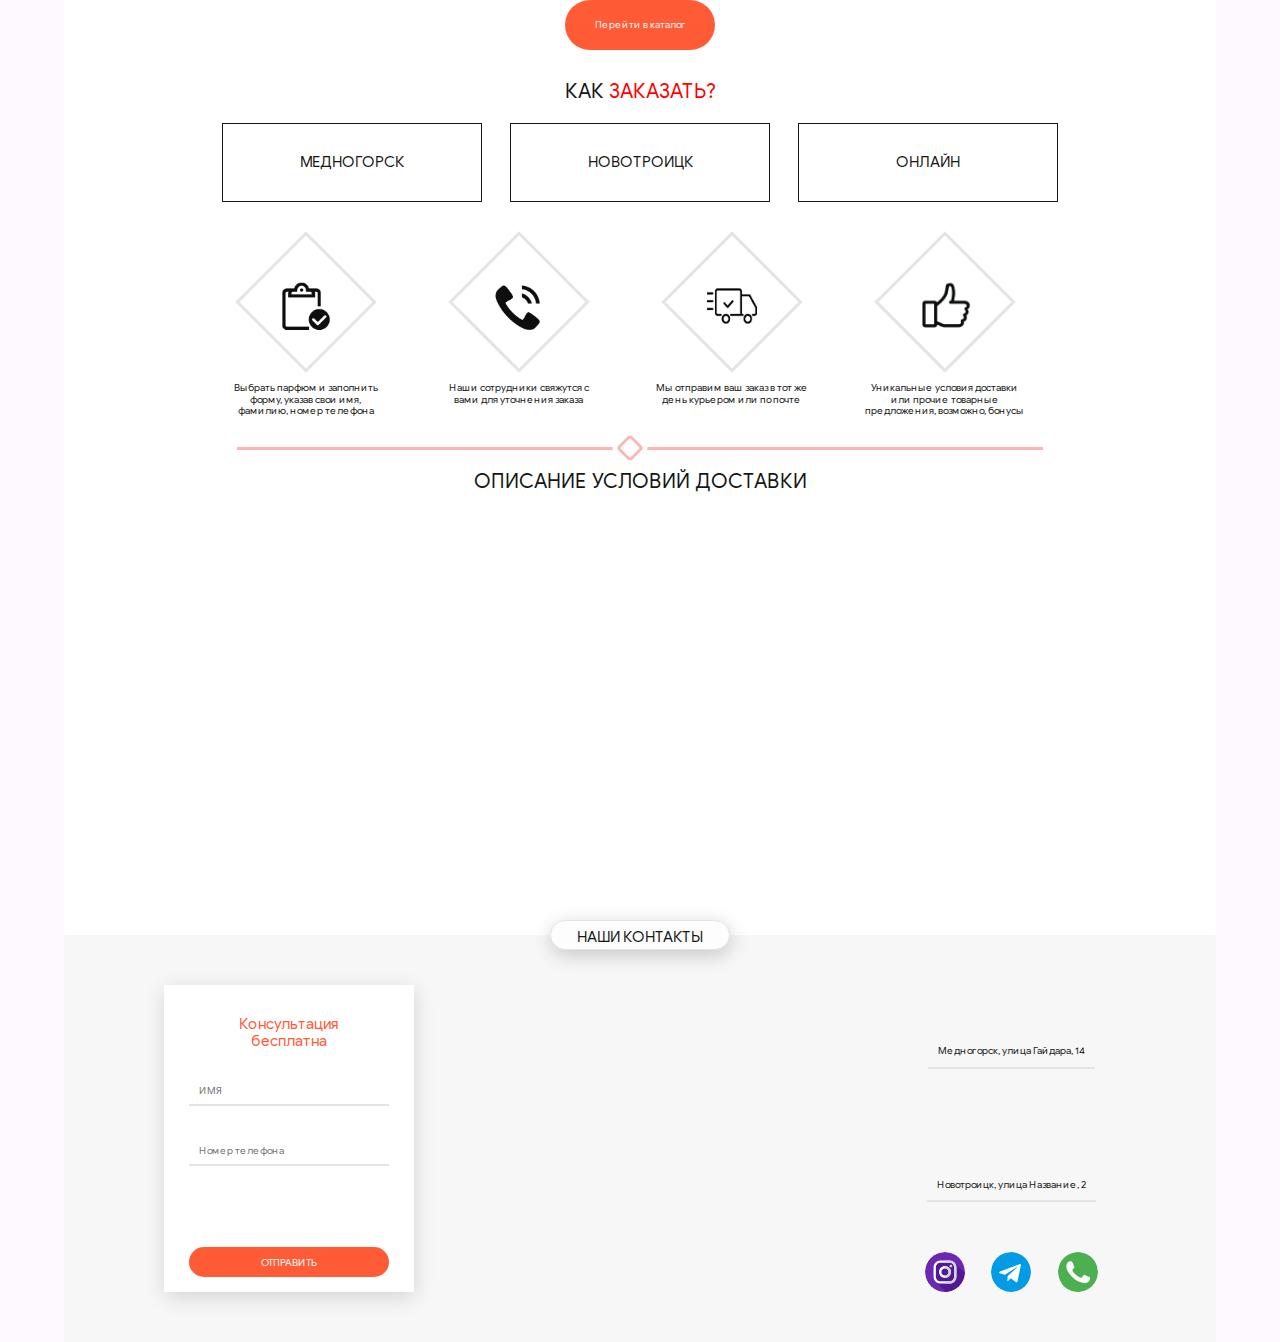
==== commit 2dac3990: "Add files via upload" ====
--- a/index.html
+++ b/index.html
@@ -67,7 +67,7 @@
                 <div class="unheader">
                     <div class="consult_social">
                         <p class="consult_description">Бесплатная консультация при выборе аромата</p>
-                        <div class="social_links">
+                        <div class="social_links social_links_hide">
                             <img class="social_item"src="styles/assets/inst.svg">
                             <img class="social_item"src="styles/assets/TG.svg">
                             <img class="social_item"src="styles/assets/wa.svg">
--- a/styles/style.css
+++ b/styles/style.css
@@ -1,7 +1,17 @@
+/*
+* Prefixed by https://autoprefixer.github.io
+* PostCSS: v7.0.29,
+* Autoprefixer: v9.7.6
+* Browsers: last 4 version
+*/
+
 *{
-    box-sizing: border-box;
+    -webkit-box-sizing: border-box;
+            box-sizing: border-box;
     font-family:GS;
     font-size: 15px;
+    -webkit-transition: all .2s ease-in;
+    -o-transition: all .2s ease-in;
     transition: all .2s ease-in;
 }
 @font-face{
@@ -18,16 +28,27 @@
     background-color: white;
 }
 .nav{
+    display:-webkit-box;
+    display:-ms-flexbox;
     display:flex;
-    justify-content: center;
+    -webkit-box-pack: center;
+        -ms-flex-pack: center;
+            justify-content: center;
 }
 .header{
-    box-shadow: -1px 15px 19px rgba(0, 0, 0, 0.05)  ; 
+    -webkit-box-shadow: -1px 15px 19px rgba(0, 0, 0, 0.05)  ;
+            box-shadow: -1px 15px 19px rgba(0, 0, 0, 0.05)  ; 
     width:100%;
     height: 100px;
+    display:-webkit-box;
+    display:-ms-flexbox;
     display:flex;
-    align-items:center;
-    justify-content: space-between;
+    -webkit-box-align:center;
+        -ms-flex-align:center;
+            align-items:center;
+    -webkit-box-pack: justify;
+        -ms-flex-pack: justify;
+            justify-content: space-between;
     background-color: white;
 }
 .item{
@@ -36,8 +57,12 @@
 }
 .two_sliders{
     background-color: white;
+    display:-webkit-box;
+    display:-ms-flexbox;
     display:flex;
-    align-items:center;
+    -webkit-box-align:center;
+        -ms-flex-align:center;
+            align-items:center;
 }
 .first_slider{
     padding: 2em;
@@ -65,8 +90,7 @@
     content: '-'; /* <-- Вот этот символ */
     text-align: center;
     opacity: .35;
-    color: black;
-
+    color: rgb(129, 6, 6);
 }
 button{
     
@@ -80,17 +104,26 @@
     background-color:#c02a47;
 }
 .p1{
-    display: flex;
-    flex-direction: column;
-    justify-content: center;
-    align-items:center;
+    display: -webkit-box;
+    display: -ms-flexbox;
+    display: flex;
+    -webkit-box-orient: vertical;
+    -webkit-box-direction: normal;
+        -ms-flex-direction: column;
+            flex-direction: column;
+    -webkit-box-pack: center;
+        -ms-flex-pack: center;
+            justify-content: center;
+    -webkit-box-align:center;
+        -ms-flex-align:center;
+            align-items:center;
 }
 h3{
     font-size: 2em;
 }
 .p1 img{
     margin-bottom: 20px;
-    height: 200px;
+    height: 15em;
 }
 .btn_txt{
     color:#fdf9ff;
@@ -140,16 +173,30 @@
     text-transform: uppercase;
 }
 .user{
-    display: flex;
-    flex-direction: column;
-    justify-content: center;
-    align-items: center;
+    display: -webkit-box;
+    display: -ms-flexbox;
+    display: flex;
+    -webkit-box-orient: vertical;
+    -webkit-box-direction: normal;
+        -ms-flex-direction: column;
+            flex-direction: column;
+    -webkit-box-pack: center;
+        -ms-flex-pack: center;
+            justify-content: center;
+    -webkit-box-align: center;
+        -ms-flex-align: center;
+            align-items: center;
     width: 40%;
 }
 .f1{
-    display: flex;
-    justify-content: space-around;
-    align-items:center;
+    display: -webkit-box;
+    display: -ms-flexbox;
+    display: flex;
+    -ms-flex-pack: distribute;
+        justify-content: space-around;
+    -webkit-box-align:center;
+        -ms-flex-align:center;
+            align-items:center;
     background-color: white;
     width: 100%;
     height: 17em;
@@ -172,15 +219,21 @@
     border-radius: 60px;
 }
 .unheader{
-    display: flex;
-    justify-content: space-around;
+    display: -webkit-box;
+    display: -ms-flexbox;
+    display: flex;
+    -ms-flex-pack: distribute;
+        justify-content: space-around;
 }
 .third_slider{
     width: 60%;
 }
 .social_links{
-    display: flex;
-    justify-content: space-around;
+    display: -webkit-box;
+    display: -ms-flexbox;
+    display: flex;
+    -ms-flex-pack: distribute;
+        justify-content: space-around;
     width: 20em;
 
 }
@@ -188,10 +241,18 @@
     width: 5em;
 }
 .consult_social{
-    display: flex;
-    justify-content: space-around;
-    flex-direction: column;
-    align-items: center;
+    display: -webkit-box;
+    display: -ms-flexbox;
+    display: flex;
+    -ms-flex-pack: distribute;
+        justify-content: space-around;
+    -webkit-box-orient: vertical;
+    -webkit-box-direction: normal;
+        -ms-flex-direction: column;
+            flex-direction: column;
+    -webkit-box-align: center;
+        -ms-flex-align: center;
+            align-items: center;
 }
 .fb{
     position: absolute;
@@ -207,7 +268,9 @@
     font-size: 30px;
     line-height: 20px;
     position: absolute;
-    transform: rotate(45deg);
+    -webkit-transform: rotate(45deg);
+        -ms-transform: rotate(45deg);
+            transform: rotate(45deg);
     top: -30px;
     left: -100%;
     width: 40px;
@@ -230,22 +293,40 @@
 }
 .shop{
     padding: 10px 10em;
-    display: flex;
-    justify-content: space-around;
-    flex-direction: column;
-    align-items: center;
+    display: -webkit-box;
+    display: -ms-flexbox;
+    display: flex;
+    -ms-flex-pack: distribute;
+        justify-content: space-around;
+    -webkit-box-orient: vertical;
+    -webkit-box-direction: normal;
+        -ms-flex-direction: column;
+            flex-direction: column;
+    -webkit-box-align: center;
+        -ms-flex-align: center;
+            align-items: center;
     background-color: white;
 }
 .shop_cards{
-    
-    display: flex;
-    justify-content: space-around;
+    display: -webkit-box;
+    display: -ms-flexbox;
+    display: flex;
+    -ms-flex-pack: distribute;
+        justify-content: space-around;
 }
 .shop_item{
-    display: flex;
-    justify-content: space-around;
-    flex-direction: column;
-    align-items: center;
+    display: -webkit-box;
+    display: -ms-flexbox;
+    display: flex;
+    -ms-flex-pack: distribute;
+        justify-content: space-around;
+    -webkit-box-orient: vertical;
+    -webkit-box-direction: normal;
+        -ms-flex-direction: column;
+            flex-direction: column;
+    -webkit-box-align: center;
+        -ms-flex-align: center;
+            align-items: center;
     width: 33%;
     height: 100%;
     border: 2px solid #e4e4e4;
@@ -253,7 +334,7 @@
     position: relative;
     padding: 1em;
     margin: 3em;
-    height: 30em
+    height: 30em;
 }
 .label{
     position: absolute;
@@ -267,10 +348,15 @@
     width: 50%;
 }
 .deliver{
+    display: -webkit-box;
+    display: -ms-flexbox;
     display: flex;
     padding: 5px;
-    justify-content: space-around;
-    align-items: center;
+    -ms-flex-pack: distribute;
+        justify-content: space-around;
+    -webkit-box-align: center;
+        -ms-flex-align: center;
+            align-items: center;
     width: 12em;
     height: 4em;
     position: absolute;
@@ -282,14 +368,13 @@
 }
 .order{
     font-size: 2em;
-    
 }
 .trash{
-    width: 30px;
+    width: 2em;
 }
 .card_description{
     padding: 5px;
-    width: 200px;
+    width: 70%;
     margin: 1em;
     border: 2px dashed #e4e4e4;
 }
@@ -297,17 +382,23 @@
     position: absolute;
     top: 0;
     right: 0;
+    width: 25%;
 }
 .to_catalog{
     margin: 20px;
+    -webkit-transition: all .2s ease-in;
+    -o-transition: all .2s ease-in;
     transition: all .2s ease-in;
     position: relative;
     background-color: #ff5b36;
     color: #fff2f2;
-    text-decoration: uppercase;
+    -webkit-text-decoration: uppercase;
+            text-decoration: uppercase;
 }
 .to_catalog p:hover{
-    transform: scale(1.1);
+    -webkit-transform: scale(1.1);
+        -ms-transform: scale(1.1);
+            transform: scale(1.1);
     text-shadow: 1px 1px 0px  #ff364073;
 }
 h2{
@@ -315,16 +406,27 @@
     text-transform: uppercase;
 }
 .how_to_order{
-    display: flex;
-    justify-content: space-around;
-    flex-direction: column;
-    align-items: center;
+    display: -webkit-box;
+    display: -ms-flexbox;
+    display: flex;
+    -ms-flex-pack: distribute;
+        justify-content: space-around;
+    -webkit-box-orient: vertical;
+    -webkit-box-direction: normal;
+        -ms-flex-direction: column;
+            flex-direction: column;
+    -webkit-box-align: center;
+        -ms-flex-align: center;
+            align-items: center;
 }
 .city_buttons{
     text-align: center;
     font-size: 2em;
-    display: flex;
-    justify-content: space-around;
+    display: -webkit-box;
+    display: -ms-flexbox;
+    display: flex;
+    -ms-flex-pack: distribute;
+        justify-content: space-around;
     text-transform: uppercase;
     width: 75%;
 }
@@ -348,18 +450,25 @@
     width: 10em;
     padding: 2.5em;
     height: 10em;
-    transform: rotate(45deg);
+    -webkit-transform: rotate(45deg);
+        -ms-transform: rotate(45deg);
+            transform: rotate(45deg);
     border: 3px solid #e4e4e4;
     background-color: white;
 }
 .square_img{
-    transform: rotate(-45deg);
+    -webkit-transform: rotate(-45deg);
+        -ms-transform: rotate(-45deg);
+            transform: rotate(-45deg);
     width: 5em;
 }
 .squares{
     padding:5em 15em;
-    display: flex;
-    justify-content: space-around;
+    display: -webkit-box;
+    display: -ms-flexbox;
+    display: flex;
+    -ms-flex-pack: distribute;
+        justify-content: space-around;
 }
 .square_desc{
     width: 16em;
@@ -386,7 +495,9 @@
     background-color: white;
     left: calc(50% - 2em);
     top: -0.85em;
-    transform: rotate(-45deg);
+    -webkit-transform: rotate(-45deg);
+        -ms-transform: rotate(-45deg);
+            transform: rotate(-45deg);
     border-radius:4px;
 }
 .conditions_header{
@@ -407,9 +518,28 @@
 }
 .footer_container{
     padding: 5em 10em;
-    display: flex;
-    justify-content: space-between;
+    display: -webkit-box;
+    display: -ms-flexbox;
+    display: flex;
+    -webkit-box-pack: justify;
+        -ms-flex-pack: justify;
+            justify-content: space-between;
     text-align: center;
+}
+.footer_adresses{
+    display: -webkit-box;
+    display: -ms-flexbox;
+    display: flex;
+    -webkit-box-pack: center;
+        -ms-flex-pack: center;
+            justify-content: center;
+    -webkit-box-orient: vertical;
+    -webkit-box-direction: normal;
+        -ms-flex-direction: column;
+            flex-direction: column;
+    -webkit-box-align:center;
+        -ms-flex-align:center;
+            align-items:center;
 }
 .head_footer{
     background-color: #fdfdfd;
@@ -424,7 +554,8 @@
     position: absolute;
     left: calc(50% - 6em);
     top: -1em;
-    box-shadow: 1px 5px 20px rgba(0, 0, 0, 0.2)  ; 
+    -webkit-box-shadow: 1px 5px 20px rgba(0, 0, 0, 0.2)  ;
+            box-shadow: 1px 5px 20px rgba(0, 0, 0, 0.2)  ; 
 }
 .footer_form{
     padding: 1em;
@@ -443,18 +574,33 @@
 
 }
 .footer_form{
-    box-shadow: 1px 5px 20px rgba(0, 0, 0, 0.14)  ; 
-    display: flex;
-    justify-content: space-around;
-    flex-direction: column;
-    align-items: center;
+    -webkit-box-shadow: 1px 5px 20px rgba(0, 0, 0, 0.14)  ;
+            box-shadow: 1px 5px 20px rgba(0, 0, 0, 0.14)  ; 
+    display: -webkit-box; 
+    display: -ms-flexbox; 
+    display: flex;
+    -ms-flex-pack: distribute;
+        justify-content: space-around;
+    -webkit-box-orient: vertical;
+    -webkit-box-direction: normal;
+        -ms-flex-direction: column;
+            flex-direction: column;
+    -webkit-box-align: center;
+        -ms-flex-align: center;
+            align-items: center;
     background-color: white;
     width: 25em
 }
 .inputs{
-    display: flex;
-    justify-content: space-around;
-    flex-direction: column;
+    display: -webkit-box;
+    display: -ms-flexbox;
+    display: flex;
+    -ms-flex-pack: distribute;
+        justify-content: space-around;
+    -webkit-box-orient: vertical;
+    -webkit-box-direction: normal;
+        -ms-flex-direction: column;
+            flex-direction: column;
 }
 .btn_submit{
     margin-top: 30%;
@@ -483,34 +629,46 @@
     }
 }
 .item:hover{
-    transform: scale(1.05);
+    -webkit-transform: scale(1.05);
+        -ms-transform: scale(1.05);
+            transform: scale(1.05);
     cursor: pointer;
     text-shadow: 1px 1px 0px  #ff5b3673;
 }
 .in_slide:hover{
     border: 2px solid  #750c3f;
-    box-shadow: 0px 0px 16px 0px  #ff5b36cb;
+    -webkit-box-shadow: 0px 0px 16px 0px  #ff5b36cb;
+            box-shadow: 0px 0px 16px 0px  #ff5b36cb;
 }
 p.btn_txt:hover{
     text-shadow: 1px 1px 0px  #ff5b3673;
 }
 .shop_item:hover{
-    transform: scale(1.07);
-    box-shadow: 0px 0px 20px 0px  #ff5b3681;
+    -webkit-transform: scale(1.07);
+        -ms-transform: scale(1.07);
+            transform: scale(1.07);
+    -webkit-box-shadow: 0px 0px 20px 0px  #ff5b3681;
+            box-shadow: 0px 0px 20px 0px  #ff5b3681;
 }
 .deliver:hover{
-    transform: scale(1.05);
+    -webkit-transform: scale(1.05);
+        -ms-transform: scale(1.05);
+            transform: scale(1.05);
     cursor: pointer;
 }
 .trash+.order:hover{
-    filter: invert(1)
+    -webkit-filter: invert(1);
+            filter: invert(1)
 }
 .social_item,.little{
     border-radius: 50%;
 }
 .social_item:hover,.little:hover{
-    transform: scale(1.05);
-    box-shadow: 0px 0px 20px 0px  #ff5b3681;
+    -webkit-transform: scale(1.05);
+        -ms-transform: scale(1.05);
+            transform: scale(1.05);
+    -webkit-box-shadow: 0px 0px 20px 0px  #ff5b3681;
+            box-shadow: 0px 0px 20px 0px  #ff5b3681;
     cursor: pointer;
 }
 .square:hover{
@@ -518,7 +676,8 @@
     cursor: pointer;
 }
 .square:hover img{
-    filter: invert(1);
+    -webkit-filter: invert(1);
+            filter: invert(1);
 }
 .cbtn p{
     font-size: 1em;
@@ -528,4 +687,318 @@
 }
 .cbtn:hover{
     background-color: #ff5b36;
+}
+
+
+@media screen and (max-width: 700px ){
+    *{
+        font-size: 9px;
+    }
+    .fisrt_page{
+        width: 100vw;
+        margin-left:0%;
+    }
+    .item{
+        display: none;
+    }
+    .map1{
+        width: 100%;
+        margin-left:0%;
+    }
+    .shop{
+        padding: 10px 10px;
+    }
+    .shop_cards{
+        width: 100%;
+    }
+    .shop_item{
+        width: 33%;
+        height: 100%;
+        padding: 0.5em;
+        margin: 2em 0.5em;
+        height: 20em;
+    }
+    .label{
+        z-index: 301;
+    }
+    .footer_container{
+        padding: 3em 2em;
+    }
+    .square{
+        width: 7em;
+        padding: 1.5em;
+        height: 7em;
+    }
+    .squares{
+        padding:5em 0em;
+        width: 90%;
+        margin-left: 7%;
+    }
+    .square_img{
+        -webkit-transform: rotate(-45deg);
+            -ms-transform: rotate(-45deg);
+                transform: rotate(-45deg);
+        width: 3em;
+    }
+    .square_item{
+        width: 24%;
+    }
+    .square_desc{
+        width: 10em;
+        margin-top: 3em;
+        margin-left: -2em;
+    }
+    .social_links{
+        display: -webkit-box;
+        display: -ms-flexbox;
+        display: flex;
+        -ms-flex-pack: distribute;
+            justify-content: space-around;
+        width: 15em;
+    
+    }
+    .social_links img{
+        width: 4em;
+    }
+    .fta{
+        margin: 10px 20px;
+        padding: 5px;
+    }
+    .deliver{
+        padding: 5px;
+        width: 10em;
+        height: 4em;
+        left: calc(50% - 5em);
+    }
+    .order{
+        font-size: 1.5em;
+    }
+    .label{
+        left: 30%;
+        width: 40%;
+    }
+    .card_image{
+        width: 60%;
+    }
+    .city_buttons{
+        width: 100%;
+    }
+    
+    .third_slider{
+        width: 100%;
+    }
+    .consult{
+        background-color:#c02a47;
+        padding: 0em;
+        padding-top: 8em;
+        position: relative;
+    }
+    .fb{
+        right: 32%;
+    }
+    .unheader{
+        display: -webkit-box;
+        display: -ms-flexbox;
+        display: flex;
+        -ms-flex-pack: distribute;
+            justify-content: space-around;
+        -webkit-box-orient: vertical;
+        -webkit-box-direction: reverse;
+            -ms-flex-direction: column-reverse;
+                flex-direction: column-reverse;
+    }
+    .third_slider .slick-dots li button:before {
+
+        font-size: 20px;
+        top: -30px;
+        left: 0%;
+        width: 20px;
+        height: 10px;
+        color: rgba(75, 7, 7, 0.767);
+    }
+    .first_slider{
+        display: none;
+    }
+    .second_slider{
+        padding: 1em;
+        width: 100%;
+    }
+    .logo img{
+        width: 100px;
+    }
+    .header{
+        height: 50px;
+        -webkit-box-shadow: -1px 15px 9px rgba(0, 0, 0, 0.075)  ;
+                box-shadow: -1px 15px 9px rgba(0, 0, 0, 0.075)  ; 
+    }
+    .name{
+        text-align: center;
+    }
+}
+@media screen and (max-width: 700px ){
+    *{
+        font-size: 9px;
+    }
+    .fisrt_page{
+        width: 100vw;
+        margin-left:0%;
+    }
+    .item{
+        display: none;
+    }
+    .map1{
+        width: 100%;
+        margin-left:0%;
+    }
+    .shop{
+        padding: 10px 10px;
+    }
+    .shop_cards{
+        width: 100%;
+    }
+    .shop_item{
+        width: 33%;
+        height: 100%;
+        padding: 0.5em;
+        margin: 2em 0.5em;
+        height: 20em;
+    }
+    .label{
+        z-index: 301;
+    }
+    .footer_container{
+        padding: 3em 2em;
+    }
+    .square{
+        width: 7em;
+        padding: 1.5em;
+        height: 7em;
+    }
+    .squares{
+        padding:5em 0em;
+        width: 90%;
+        margin-left: 7%;
+    }
+    .square_img{
+        -webkit-transform: rotate(-45deg);
+            -ms-transform: rotate(-45deg);
+                transform: rotate(-45deg);
+        width: 3em;
+    }
+    .square_item{
+        width: 24%;
+    }
+    .square_desc{
+        width: 10em;
+        margin-top: 3em;
+        margin-left: -2em;
+    }
+    .social_links{
+        display: -webkit-box;
+        display: -ms-flexbox;
+        display: flex;
+        -ms-flex-pack: distribute;
+            justify-content: space-around;
+        width: 15em;
+    
+    }
+    .social_links img{
+        width: 4em;
+    }
+    .fta{
+        margin: 10px 20px;
+        padding: 5px;
+    }
+    .deliver{
+        padding: 5px;
+        width: 10em;
+        height: 4em;
+        left: calc(50% - 5em);
+    }
+    .order{
+        font-size: 1.5em;
+    }
+    .label{
+        left: 30%;
+        width: 40%;
+    }
+    .card_image{
+        width: 60%;
+    }
+    .city_buttons{
+        width: 100%;
+    }
+    
+    .third_slider{
+        width: 100%;
+    }
+    .consult{
+        background-color:#c02a47;
+        padding: 0em;
+        padding-top: 8em;
+        position: relative;
+    }
+    .fb{
+        right: 32%;
+    }
+    .unheader{
+        display: -webkit-box;
+        display: -ms-flexbox;
+        display: flex;
+        -ms-flex-pack: distribute;
+            justify-content: space-around;
+        -webkit-box-orient: vertical;
+        -webkit-box-direction: reverse;
+            -ms-flex-direction: column-reverse;
+                flex-direction: column-reverse;
+    }
+    .third_slider .slick-dots li button:before {
+
+        font-size: 20px;
+        top: -30px;
+        left: 0%;
+        width: 20px;
+        height: 10px;
+        color: rgba(75, 7, 7, 0.767);
+    }
+    .first_slider{
+        display: none;
+    }
+    .second_slider{
+        padding: 1em;
+        width: 100%;
+    }
+    .logo img{
+        width: 100px;
+    }
+    .header{
+        height: 50px;
+        -webkit-box-shadow: -1px 15px 9px rgba(0, 0, 0, 0.075)  ;
+                box-shadow: -1px 15px 9px rgba(0, 0, 0, 0.075)  ; 
+    }
+    .name{
+        text-align: center;
+    }
+}
+@media screen and (max-width: 480px ){
+    .cbtn{
+        padding: 0;
+    }
+    .consult{
+        max-height: 350px;
+        position: relative;
+    }
+    .footer_form{
+        max-height: 260px;
+    }
+    .footer_container{
+        max-height: 320px;
+    }
+    .footer_adresses{
+        max-height: 270px;
+    }
+    .social_links_hide{
+        display: none;
+    }
+    
 }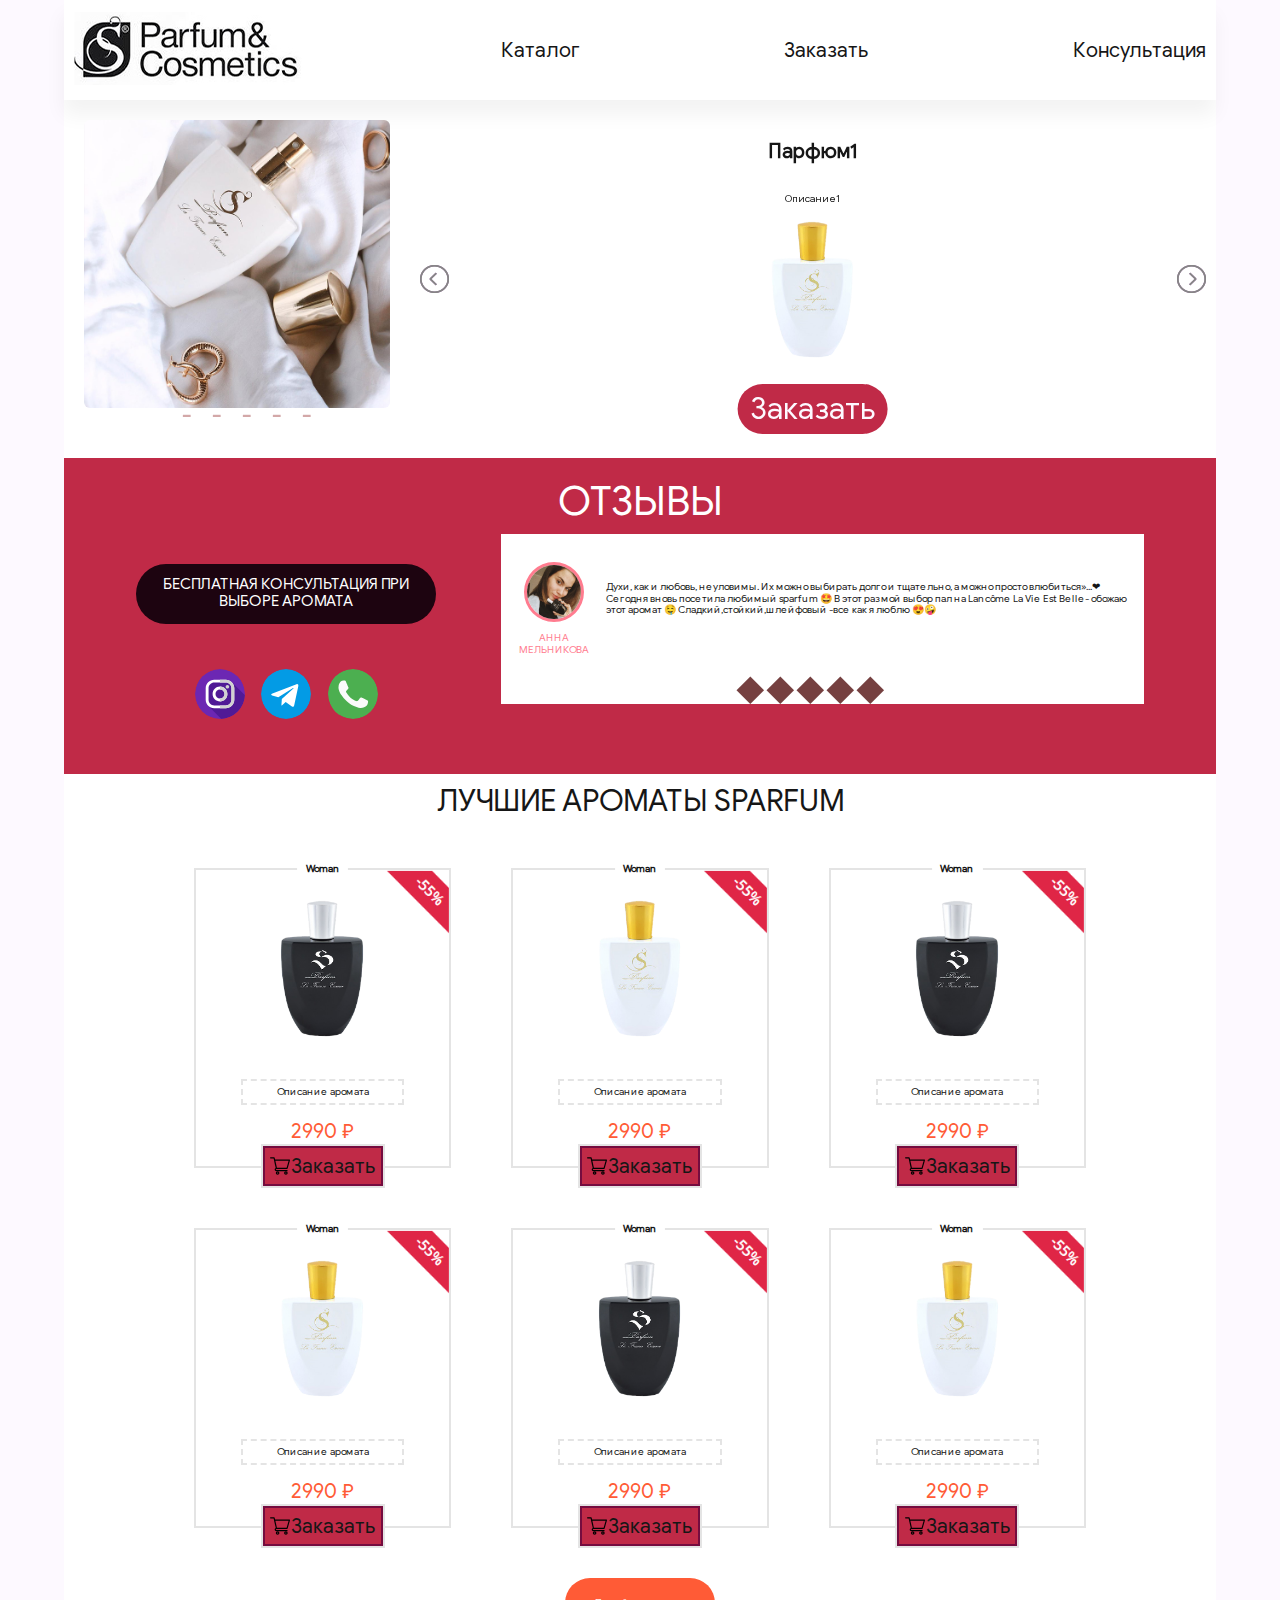
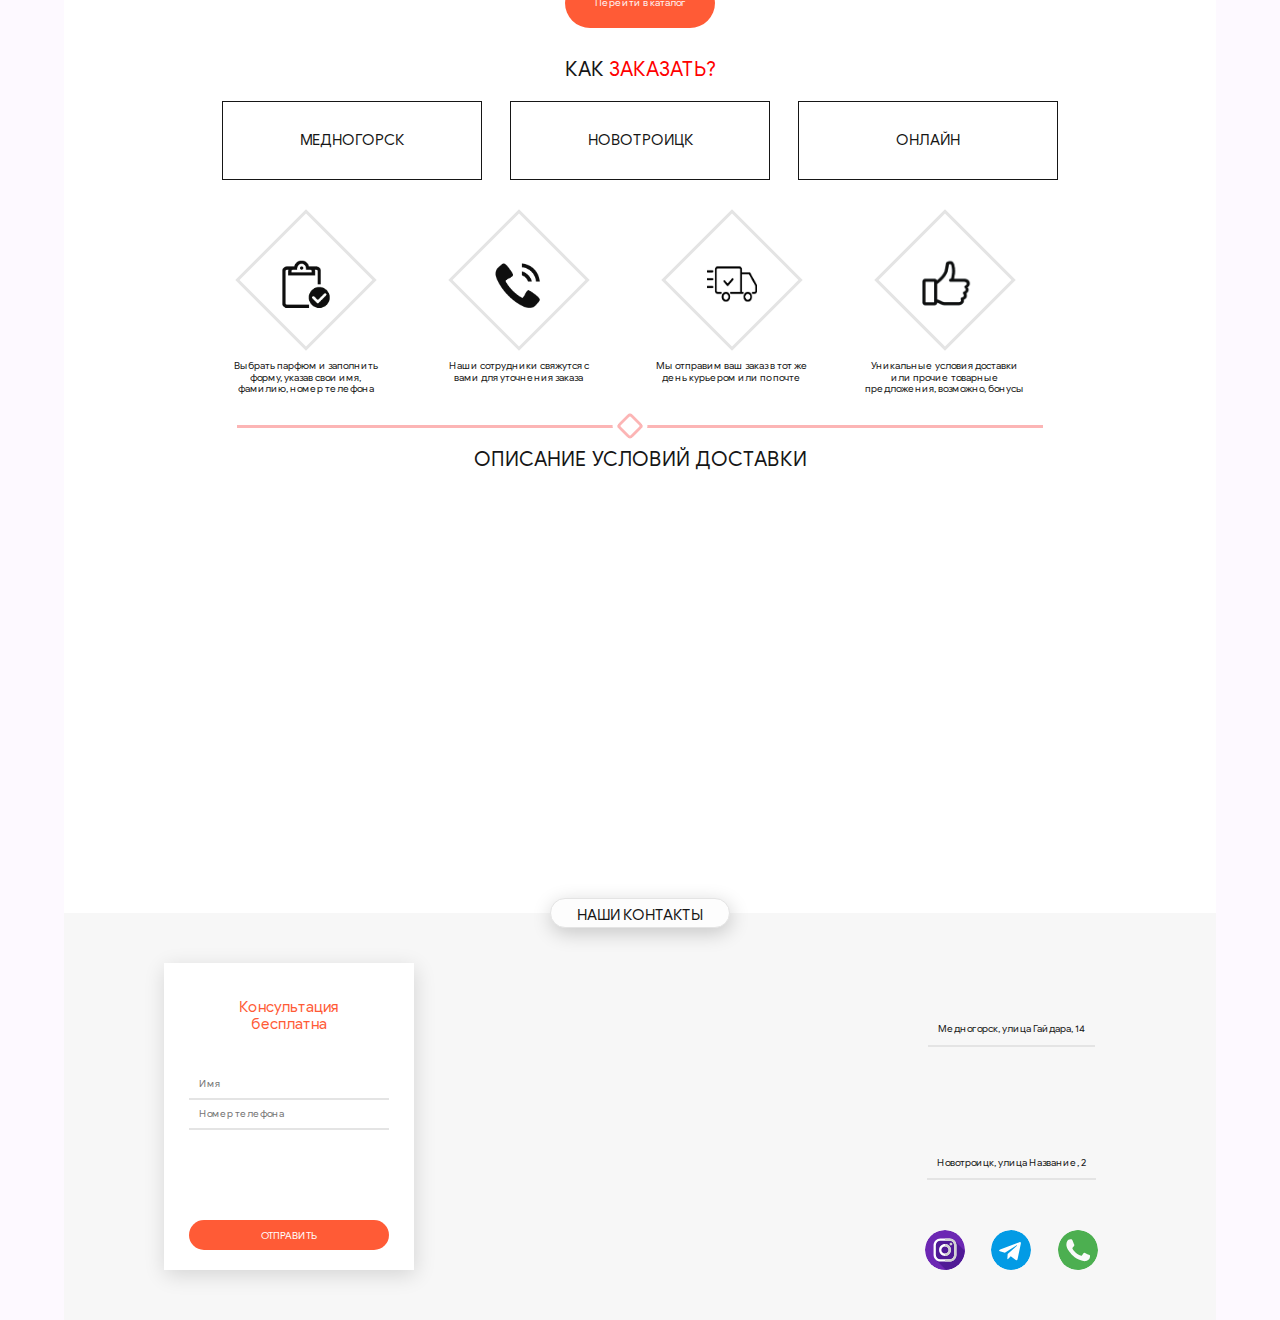
==== commit 76d247a5: "Add files via upload" ====
--- a/index.html
+++ b/index.html
@@ -4,12 +4,16 @@
     <meta charset="UTF-8">
     <meta name="viewport" content="width=device-width, initial-scale=1.0">
     <title>SParfum</title>
+    <link rel="shortcut icon" href="favicon.png" type="image/x-icon">
+    <link rel="icon" href="favicon.png" type="image/x-icon">
     <link rel="stylesheet" type="text/css" href="styles/slick.css"/>
     <link rel="stylesheet" type="text/css" href="styles/slick-theme.css"/>
+    <link rel="stylesheet" href="styles/lightslider.css">
     <link rel="stylesheet" href="styles/style.css">
     <link rel="stylesheet" href="styles/normalize.css">
     <script src="scripts/jquery-3.5.1.min.js"></script>
     <script type="text/javascript" src="scripts/slick.min.js"></script>
+    <script src="scripts/lightslider.js"></script>
     <script src="scripts/script.js"></script>
 </head>
 <body>
@@ -19,9 +23,9 @@
                 <div class="logo">
                     <img src="styles/assets/logo.png">
                 </div>
-                <div class="item">Каталог</div>
-                <div class="item">Заказать</div>
-                <div class="item">Консультация</div>
+                <a href="catalog.html"><div class="item">Каталог</div></a>
+                <a href="#foot"><div class="item">Заказать</div></a>
+                <a href="#foot"><div class="item">Консультация</div></a>
             </nav>
         </header>
         <section>
@@ -30,34 +34,36 @@
                     <img class="photo_item" src="styles/assets/1.jpg" alt="" >
                     <img class="photo_item" src="styles/assets/2.jpg" alt="" >
                     <img class="photo_item" src="styles/assets/3.jpg" alt="" >
+                    <img class="photo_item" src="styles/assets/4.jpg" alt="" >
+                    <img class="photo_item" src="styles/assets/5.jpg" alt="" >
                 </div>
                 
-                <div class="second_slider">
-                    <div class="second_photo_item">
+                <div id="second_slider" class="second_slider">
+                    <li class="second_photo_item">
                         <div class="p1">
                             <h3>Парфюм1</h3>
                             <p class="desc">Описание1</p>
-                            <img src="styles/assets/p1.webp" alt="" srcset="">
+                            
+                            <img src="styles/assets/p3.png" alt="" srcset="">
                             <button class="in_slide" ><div class="btn_txt" >Заказать</div></button>
                         </div>
-                        
-                    </div>
-                    <div class="second_photo_item">
+                    </li>
+                    <li class="second_photo_item">
                         <div class="p1">
                             <h3>Парфюм2</h3>
                             <p class="desc">Описание2</p>
-                            <img src="styles/assets/p2.webp" alt="" srcset="">
+                            <img src="styles/assets/p2.png" alt="" srcset="">
                             <button class="in_slide"><div class="btn_txt">Заказать</div></button>
                         </div>
-                    </div>
-                    <div class="second_photo_item">
+                    </li>
+                    <li class="second_photo_item">
                         <div class="p1">
                             <h3>Парфюм3</h3>
                             <p class="desc">Описание3</p>
                             <img src="styles/assets/p3.png" alt="" srcset="">
                             <button class="in_slide"><div class="btn_txt">Заказать</div></button>
                         </div>
-                    </div>
+                    </li>
                 </div>
             </div>
         </section>
@@ -78,30 +84,55 @@
                             <div class="f1">
                                 <div class="user">
                                     <img class="icon" src="styles/assets/a1.jpg" alt="" srcset="">
-                                    <div class="name">Дарья Дубовцова</div>
-                                    <div class="age">18 лет</div>
-                                </div>
-                                <div class="feedback">Дед всё равно воняетДед всё равно воняетДед всё равно воняетДед всё равно воняетДед всё равно воняет</div>
+                                    <div class="name">Анна Мельникова</div>
+                                </div>
+                                <div class="feedback">Духи, как и любовь, неуловимы. Их можно выбирать долго и тщательно, а можно просто влюбиться»...❤ Сегодня вновь посетила любимый sparfum 🤩
+                                    В этот раз мой выбор пал на Lancôme La Vie Est Belle- обожаю этот аромат 🤤
+                                    Сладкий,стойкий,шлейфовый -все как я люблю 😍🤪</div>
                             </div>
                         </div>
                         <div class="third_slider_item">
                             <div class="f1">
                                 <div class="user">
                                     <img class="icon" src="styles/assets/a2.jpg">
-                                    <div class="name">Арина Мерзлягина</div>
-                                    <div class="age">21 год</div>
-                                </div>
-                                <div class="feedback">Безумно понравился парфюм, нюхаем всей семьёй</div>
+                                    <div class="name">Юлия Абрамова</div>
+                                </div>
+                                <div class="feedback">Любимый sparfum 😻такие стойкие ароматы, что никаких сомнений при покупке быть не может ❤ 
+                                    Не стоит расстраиваться, когда твой аромат снимают с производства😩 на помощь приходит 
+                                    sparfum и предлагает его по отличной цене и качеству😛</div>
                             </div>
                         </div>
                         <div class="third_slider_item">
                             <div class="f1">
                                 <div class="user">
                                     <img class="icon" src="styles/assets/a3.jpg">
-                                    <div class="name">Анна Садовая</div>
-                                    <div class="age">23 года</div>
-                                </div>
-                                <div class="feedback">Раньше сидела на клее, теперь исключительно на вашем парфюме</div>
+                                    <div class="name">Анастасия Базанова</div>
+                                </div>
+                                <div class="feedback">Я приобрела для себя новый аромат от sparfum✨Так порадовал доброжелательный персонал, 
+                                    однозначно помогут верно определиться с выбором🤗 Поэтому мой новый аромат Byredo BAL D'AFRIQUE
+                                    Ведь с первых нот аромат вызывает необъяснимое чувство восторга💫💕</div>
+                            </div>
+                        </div>
+                        <div class="third_slider_item">
+                            <div class="f1">
+                                <div class="user">
+                                    <img class="icon" src="styles/assets/a4.jpg">
+                                    <div class="name">Мария Королькевич</div>
+                                </div>
+                                <div class="feedback">Я благодарю sparfum за ассортимент продукции и добрых, терпимых продавцов-консультантов.
+                                     Никак не могла выбрать себе аромат. Обошла Летуаль, Рив Гош и 1001 аромат. Вот никак не могла найти именно тот аромат, который мне будет по душе. 
+                                    В конце решила пойти в sparfum и посмотреть там. И аллилуйя я нашла свой аромат👏</div>
+                            </div>
+                        </div>
+                        <div class="third_slider_item">
+                            <div class="f1">
+                                <div class="user">
+                                    <img class="icon" src="styles/assets/a5.jpg">
+                                    <div class="name">Анастасия Совенко</div>
+                                </div>
+                                <div class="feedback">Целый год я пользуюсь ароматом sparfum на этот раз выбор пал на 💗 новинку 🖤Love by Kilian 
+                                    🖤Сказать, что я в восторге 👍ничего не сказать 😇это бомба
+                                     💥 Очень стойкий женский аромат, который принадлежит к группе ВОСТОЧНЫЕ🖤Love by Kilian от sparfum - это приворотное зелье .</div>
                             </div>
                         </div>
                     </div>
@@ -114,31 +145,31 @@
                 <div class="shop_item">
                     <h4 class="label">Woman</h4>
                     <img class="discount" src="styles/assets/discound.png">
-                    <img src="styles/assets/p1.webp" class="card_image">
-                    <p class="card_description">Описание аромата</p>
-                    <div class="price"></div>
-                    <div class="deliver">
-                        <img src="styles/assets/shopping-cart.svg" class="trash">
-                        <p class="order">Заказать</p>
-                    </div>
-                </div>
-                <div class="shop_item">
-                    <h4 class="label">Woman</h4>
-                    <img class="discount" src="styles/assets/discound.png">
-                    <img src="styles/assets/p1.webp" class="card_image">
-                    <p class="card_description">Описание аромата</p>
-                    <div class="price"></div>
-                    <div class="deliver">
-                        <img src="styles/assets/shopping-cart.svg" class="trash">
-                        <p class="order">Заказать</p>
-                    </div>
-                </div>
-                <div class="shop_item">
-                    <h4 class="label">Woman</h4>
-                    <img class="discount" src="styles/assets/discound.png">
-                    <img src="styles/assets/p1.webp" class="card_image">
-                    <p class="card_description">Описание аромата</p>
-                    <div class="price"></div>
+                    <img src="styles/assets/p2.png" class="card_image">
+                    <p class="card_description">Описание аромата</p>
+                    <div class="price">2990 ₽</div>
+                    <div class="deliver">
+                        <img src="styles/assets/shopping-cart.svg" class="trash">
+                        <p class="order">Заказать</p>
+                    </div>
+                </div>
+                <div class="shop_item">
+                    <h4 class="label">Woman</h4>
+                    <img class="discount" src="styles/assets/discound.png">
+                    <img src="styles/assets/p3.png" class="card_image">
+                    <p class="card_description">Описание аромата</p>
+                    <div class="price">2990 ₽</div>
+                    <div class="deliver">
+                        <img src="styles/assets/shopping-cart.svg" class="trash">
+                        <p class="order">Заказать</p>
+                    </div>
+                </div>
+                <div class="shop_item">
+                    <h4 class="label">Woman</h4>
+                    <img class="discount" src="styles/assets/discound.png">
+                    <img src="styles/assets/p2.png" class="card_image">
+                    <p class="card_description">Описание аромата</p>
+                    <div class="price">2990 ₽</div>
                     <div class="deliver">
                         <img src="styles/assets/shopping-cart.svg" class="trash">
                         <p class="order">Заказать</p>
@@ -149,31 +180,31 @@
                 <div class="shop_item">
                     <h4 class="label">Woman</h4>
                     <img class="discount" src="styles/assets/discound.png">
-                    <img src="styles/assets/p1.webp" class="card_image">
-                    <p class="card_description">Описание аромата</p>
-                    <div class="price"></div>
-                    <div class="deliver">
-                        <img src="styles/assets/shopping-cart.svg" class="trash">
-                        <p class="order">Заказать</p>
-                    </div>
-                </div>
-                <div class="shop_item">
-                    <h4 class="label">Woman</h4>
-                    <img class="discount" src="styles/assets/discound.png">
-                    <img src="styles/assets/p1.webp" class="card_image">
-                    <p class="card_description">Описание аромата</p>
-                    <div class="price"></div>
-                    <div class="deliver">
-                        <img src="styles/assets/shopping-cart.svg" class="trash">
-                        <p class="order">Заказать</p>
-                    </div>
-                </div>
-                <div class="shop_item">
-                    <h4 class="label">Woman</h4>
-                    <img class="discount" src="styles/assets/discound.png">
-                    <img src="styles/assets/p1.webp" class="card_image">
-                    <p class="card_description">Описание аромата</p>
-                    <div class="price"></div>
+                    <img src="styles/assets/p3.png" class="card_image">
+                    <p class="card_description">Описание аромата</p>
+                    <div class="price">2990 ₽</div>
+                    <div class="deliver">
+                        <img src="styles/assets/shopping-cart.svg" class="trash">
+                        <p class="order">Заказать</p>
+                    </div>
+                </div>
+                <div class="shop_item">
+                    <h4 class="label">Woman</h4>
+                    <img class="discount" src="styles/assets/discound.png">
+                    <img src="styles/assets/p2.png" class="card_image">
+                    <p class="card_description">Описание аромата</p>
+                    <div class="price">2990 ₽</div>
+                    <div class="deliver">
+                        <img src="styles/assets/shopping-cart.svg" class="trash">
+                        <p class="order">Заказать</p>
+                    </div>
+                </div>
+                <div class="shop_item">
+                    <h4 class="label">Woman</h4>
+                    <img class="discount" src="styles/assets/discound.png">
+                    <img src="styles/assets/p3.png" class="card_image">
+                    <p class="card_description">Описание аромата</p>
+                    <div class="price">2990 ₽</div>
                     <div class="deliver">
                         <img src="styles/assets/shopping-cart.svg" class="trash">
                         <p class="order">Заказать</p>
@@ -219,13 +250,13 @@
         <div class="line_container"><div class="line"><div class="romb"></div></div></div>
         <h2 class="conditions_header">ОПИСАНИЕ УСЛОВИЙ ДОСТАВКИ</h2>
         <iframe class="map1" src="https://yandex.ru/map-widget/v1/?um=constructor%3A0668696b772d4db729b4943272410ba2498357170aa37ffa87439f686dbaa9f4&amp;source=constructor" frameborder="0"></iframe>
-        <footer class="footer">
+        <footer id="foot" class="footer">
             <h2 class="head_footer">наши контакты</h2>
             <div class="footer_container">
                 <form class="footer_form">
                     <h3 class="label_form">Консультация<br> бесплатна</h3>
                     <div class="inputs">
-                        <input class="name" type="text" placeholder="Имя">
+                        <input class="nameF" type="text" placeholder="Имя">
                         <input type="phone" placeholder="Номер телефона">
                     </div>
                     <input class="btn_submit" type="submit" value="ОТПРАВИТЬ">
--- a/styles/lightslider.css
+++ b/styles/lightslider.css
@@ -0,0 +1,392 @@
+/*! lightslider - v1.1.3 - 2015-04-14
+* https://github.com/sachinchoolur/lightslider
+* Copyright (c) 2015 Sachin N; Licensed MIT */
+/** /!!! core css Should not edit !!!/**/ 
+
+.lSSlideOuter {
+    overflow: hidden;
+    -webkit-touch-callout: none;
+    -webkit-user-select: none;
+    -khtml-user-select: none;
+    -moz-user-select: none;
+    -ms-user-select: none;
+    user-select: none
+}
+.lightSlider:before, .lightSlider:after {
+    content: " ";
+    display: table;
+}
+.lightSlider {
+    overflow: hidden;
+    margin: 0;
+}
+.lSSlideWrapper {
+    max-width: 100%;
+    overflow: hidden;
+    position: relative;
+}
+.lSSlideWrapper > .lightSlider:after {
+    clear: both;
+}
+.lSSlideWrapper .lSSlide {
+    -webkit-transform: translate(0px, 0px);
+    -ms-transform: translate(0px, 0px);
+    transform: translate(0px, 0px);
+    -webkit-transition: all 1s;
+    -webkit-transition-property: -webkit-transform,height;
+    -moz-transition-property: -moz-transform,height;
+    transition-property: transform,height;
+    -webkit-transition-duration: inherit !important;
+    transition-duration: inherit !important;
+    -webkit-transition-timing-function: inherit !important;
+    transition-timing-function: inherit !important;
+}
+.lSSlideWrapper .lSFade {
+    position: relative;
+}
+.lSSlideWrapper .lSFade > * {
+    position: absolute !important;
+    top: 0;
+    left: 0;
+    z-index: 9;
+    margin-right: 0;
+    width: 100%;
+}
+.lSSlideWrapper.usingCss .lSFade > * {
+    opacity: 0;
+    -webkit-transition-delay: 0s;
+    transition-delay: 0s;
+    -webkit-transition-duration: inherit !important;
+    transition-duration: inherit !important;
+    -webkit-transition-property: opacity;
+    transition-property: opacity;
+    -webkit-transition-timing-function: inherit !important;
+    transition-timing-function: inherit !important;
+}
+.lSSlideWrapper .lSFade > *.active {
+    z-index: 10;
+}
+.lSSlideWrapper.usingCss .lSFade > *.active {
+    opacity: 1;
+}
+/** /!!! End of core css Should not edit !!!/**/
+
+/* Pager */
+.lSSlideOuter .lSPager.lSpg {
+    margin: 10px 0 0;
+    padding: 0;
+    text-align: center;
+}
+.lSSlideOuter .lSPager.lSpg > li {
+    cursor: pointer;
+    display: inline-block;
+    padding: 0 5px;
+}
+.lSSlideOuter .lSPager.lSpg > li a {
+    background-color: #222222;
+    border-radius: 30px;
+    display: inline-block;
+    height: 8px;
+    overflow: hidden;
+    text-indent: -999em;
+    width: 8px;
+    position: relative;
+    z-index: 99;
+    -webkit-transition: all 0.5s linear 0s;
+    transition: all 0.5s linear 0s;
+}
+.lSSlideOuter .lSPager.lSpg > li:hover a, .lSSlideOuter .lSPager.lSpg > li.active a {
+    background-color: #428bca;
+}
+.lSSlideOuter .media {
+    opacity: 0.8;
+}
+.lSSlideOuter .media.active {
+    opacity: 1;
+}
+/* End of pager */
+
+/** Gallery */
+.lSSlideOuter .lSPager.lSGallery {
+    list-style: none outside none;
+    padding-left: 0;
+    margin: 0;
+    overflow: hidden;
+    transform: translate3d(0px, 0px, 0px);
+    -moz-transform: translate3d(0px, 0px, 0px);
+    -ms-transform: translate3d(0px, 0px, 0px);
+    -webkit-transform: translate3d(0px, 0px, 0px);
+    -o-transform: translate3d(0px, 0px, 0px);
+    -webkit-transition-property: -webkit-transform;
+    -moz-transition-property: -moz-transform;
+    -webkit-touch-callout: none;
+    -webkit-user-select: none;
+    -khtml-user-select: none;
+    -moz-user-select: none;
+    -ms-user-select: none;
+    user-select: none;
+}
+.lSSlideOuter .lSPager.lSGallery li {
+    overflow: hidden;
+    -webkit-transition: border-radius 0.12s linear 0s 0.35s linear 0s;
+    transition: border-radius 0.12s linear 0s 0.35s linear 0s;
+}
+.lSSlideOuter .lSPager.lSGallery li.active, .lSSlideOuter .lSPager.lSGallery li:hover {
+    border-radius: 5px;
+}
+.lSSlideOuter .lSPager.lSGallery img {
+    display: block;
+    height: auto;
+    max-width: 100%;
+}
+.lSSlideOuter .lSPager.lSGallery:before, .lSSlideOuter .lSPager.lSGallery:after {
+    content: " ";
+    display: table;
+}
+.lSSlideOuter .lSPager.lSGallery:after {
+    clear: both;
+}
+/* End of Gallery*/
+
+/* slider actions */
+.lSAction > a {
+    width: 32px;
+    display: block;
+    top: 50%;
+    height: 32px;
+    background-image: url('../img/controls.png');
+    cursor: pointer;
+    position: absolute;
+    z-index: 99;
+    margin-top: -16px;
+    opacity: 0.5;
+    -webkit-transition: opacity 0.35s linear 0s;
+    transition: opacity 0.35s linear 0s;
+}
+.lSAction > a:hover {
+    opacity: 1;
+}
+.lSAction > .lSPrev {
+    background-position: 0 0;
+    left: 10px;
+}
+.lSAction > .lSNext {
+    background-position: -32px 0;
+    right: 10px;
+}
+.lSAction > a.disabled {
+    pointer-events: none;
+}
+.cS-hidden {
+    height: 1px;
+    opacity: 0;
+    filter: alpha(opacity=0);
+    overflow: hidden;
+}
+
+
+/* vertical */
+.lSSlideOuter.vertical {
+    position: relative;
+}
+.lSSlideOuter.vertical.noPager {
+    padding-right: 0px !important;
+}
+.lSSlideOuter.vertical .lSGallery {
+    position: absolute !important;
+    right: 0;
+    top: 0;
+}
+.lSSlideOuter.vertical .lightSlider > * {
+    width: 100% !important;
+    max-width: none !important;
+}
+
+/* vertical controlls */
+.lSSlideOuter.vertical .lSAction > a {
+    left: 50%;
+    margin-left: -14px;
+    margin-top: 0;
+}
+.lSSlideOuter.vertical .lSAction > .lSNext {
+    background-position: 31px -31px;
+    bottom: 10px;
+    top: auto;
+}
+.lSSlideOuter.vertical .lSAction > .lSPrev {
+    background-position: 0 -31px;
+    bottom: auto;
+    top: 10px;
+}
+/* vertical */
+
+
+/* Rtl */
+.lSSlideOuter.lSrtl {
+    direction: rtl;
+}
+.lSSlideOuter .lightSlider, .lSSlideOuter .lSPager {
+    padding-left: 0;
+    list-style: none outside none;
+}
+.lSSlideOuter.lSrtl .lightSlider, .lSSlideOuter.lSrtl .lSPager {
+    padding-right: 0;
+}
+.lSSlideOuter .lightSlider > *,  .lSSlideOuter .lSGallery li {
+    float: left;
+}
+.lSSlideOuter.lSrtl .lightSlider > *,  .lSSlideOuter.lSrtl .lSGallery li {
+    float: right !important;
+}
+/* Rtl */
+
+@-webkit-keyframes rightEnd {
+    0% {
+        left: 0;
+    }
+
+    50% {
+        left: -15px;
+    }
+
+    100% {
+        left: 0;
+    }
+}
+@keyframes rightEnd {
+    0% {
+        left: 0;
+    }
+
+    50% {
+        left: -15px;
+    }
+
+    100% {
+        left: 0;
+    }
+}
+@-webkit-keyframes topEnd {
+    0% {
+        top: 0;
+    }
+
+    50% {
+        top: -15px;
+    }
+
+    100% {
+        top: 0;
+    }
+}
+@keyframes topEnd {
+    0% {
+        top: 0;
+    }
+
+    50% {
+        top: -15px;
+    }
+
+    100% {
+        top: 0;
+    }
+}
+@-webkit-keyframes leftEnd {
+    0% {
+        left: 0;
+    }
+
+    50% {
+        left: 15px;
+    }
+
+    100% {
+        left: 0;
+    }
+}
+@keyframes leftEnd {
+    0% {
+        left: 0;
+    }
+
+    50% {
+        left: 15px;
+    }
+
+    100% {
+        left: 0;
+    }
+}
+@-webkit-keyframes bottomEnd {
+    0% {
+        bottom: 0;
+    }
+
+    50% {
+        bottom: -15px;
+    }
+
+    100% {
+        bottom: 0;
+    }
+}
+@keyframes bottomEnd {
+    0% {
+        bottom: 0;
+    }
+
+    50% {
+        bottom: -15px;
+    }
+
+    100% {
+        bottom: 0;
+    }
+}
+.lSSlideOuter .rightEnd {
+    -webkit-animation: rightEnd 0.3s;
+    animation: rightEnd 0.3s;
+    position: relative;
+}
+.lSSlideOuter .leftEnd {
+    -webkit-animation: leftEnd 0.3s;
+    animation: leftEnd 0.3s;
+    position: relative;
+}
+.lSSlideOuter.vertical .rightEnd {
+    -webkit-animation: topEnd 0.3s;
+    animation: topEnd 0.3s;
+    position: relative;
+}
+.lSSlideOuter.vertical .leftEnd {
+    -webkit-animation: bottomEnd 0.3s;
+    animation: bottomEnd 0.3s;
+    position: relative;
+}
+.lSSlideOuter.lSrtl .rightEnd {
+    -webkit-animation: leftEnd 0.3s;
+    animation: leftEnd 0.3s;
+    position: relative;
+}
+.lSSlideOuter.lSrtl .leftEnd {
+    -webkit-animation: rightEnd 0.3s;
+    animation: rightEnd 0.3s;
+    position: relative;
+}
+/*/  GRab cursor */
+.lightSlider.lsGrab > * {
+  cursor: -webkit-grab;
+  cursor: -moz-grab;
+  cursor: -o-grab;
+  cursor: -ms-grab;
+  cursor: grab;
+}
+.lightSlider.lsGrabbing > * {
+  cursor: move;
+  cursor: -webkit-grabbing;
+  cursor: -moz-grabbing;
+  cursor: -o-grabbing;
+  cursor: -ms-grabbing;
+  cursor: grabbing;
+}--- a/styles/style.css
+++ b/styles/style.css
@@ -14,6 +14,10 @@
     -o-transition: all .2s ease-in;
     transition: all .2s ease-in;
 }
+a{
+    text-decoration: none;
+    color: #161616;
+}
 @font-face{
     font-family: GS;
     src:url(fonts/WebFont.ttf);
@@ -69,8 +73,8 @@
     width: 30%;
 }
 .second_slider{
-    padding: 2em;
-    width: 70%;
+    padding: 0.5em;
+    width: 90%;
 }
 .photo_item{
     width: 100%;
@@ -118,6 +122,10 @@
         -ms-flex-align:center;
             align-items:center;
 }
+.feedback{
+    padding: 2px;
+    margin-top: -4em;
+}
 h3{
     font-size: 2em;
 }
@@ -171,6 +179,7 @@
 .name{
     color: #ff7c8f;
     text-transform: uppercase;
+    text-align: center;
 }
 .user{
     display: -webkit-box;
@@ -193,18 +202,19 @@
     display: -ms-flexbox;
     display: flex;
     -ms-flex-pack: distribute;
-        justify-content: space-around;
+        justify-content: space-between;
     -webkit-box-align:center;
         -ms-flex-align:center;
             align-items:center;
     background-color: white;
     width: 100%;
     height: 17em;
+    padding: 0.3em
 }
 .consult{
     background-color:#c02a47;
     padding: 4em;
-    padding-top: 8em;
+    padding-top: 2em;
     position: relative;
 }
 .consult_description{
@@ -255,13 +265,15 @@
             align-items: center;
 }
 .fb{
-    position: absolute;
-    top: -20px;
-    right: 25%;
+    position: relative;
+    margin-top: 0px;
+    text-align: center;
     color: white;
+    padding: 0;
     text-transform: uppercase;
     font-size: 4em;
     font-weight: normal;
+    margin-bottom: 10px;
 }
 .third_slider .slick-dots li button:before {
     font-family: 'slick';
@@ -628,6 +640,11 @@
         font-size: 10px;
     }
 }
+.price{
+    font-size: 2em;
+    margin-top: -1em;
+    color: #ff5b36;
+}
 .item:hover{
     -webkit-transform: scale(1.05);
         -ms-transform: scale(1.05);
@@ -688,7 +705,12 @@
 .cbtn:hover{
     background-color: #ff5b36;
 }
-
+.prev{
+    
+}
+.p2{
+    display: block;
+}
 
 @media screen and (max-width: 700px ){
     *{
@@ -788,13 +810,11 @@
         width: 100%;
     }
     .consult{
-        background-color:#c02a47;
+        position: relative;
         padding: 0em;
-        padding-top: 8em;
-        position: relative;
+        padding-top: 1em;        
     }
     .fb{
-        right: 32%;
     }
     .unheader{
         display: -webkit-box;
@@ -836,6 +856,12 @@
     }
 }
 @media screen and (max-width: 700px ){
+    .card_description{
+        padding: 5px;
+        width: 70%;
+        margin: .3em;
+        border: 2px dashed #e4e4e4;
+    }
     *{
         font-size: 9px;
     }
@@ -875,9 +901,10 @@
         height: 7em;
     }
     .squares{
-        padding:5em 0em;
-        width: 90%;
-        margin-left: 7%;
+        padding:4em 0em;
+        width: 97%;
+        
+        margin-left: 3%;
     }
     .square_img{
         -webkit-transform: rotate(-45deg);
@@ -886,12 +913,12 @@
         width: 3em;
     }
     .square_item{
-        width: 24%;
+        width: 23%;
     }
     .square_desc{
-        width: 10em;
+        width: 8em;
         margin-top: 3em;
-        margin-left: -2em;
+        margin-left: -1em;
     }
     .social_links{
         display: -webkit-box;
@@ -900,10 +927,12 @@
         -ms-flex-pack: distribute;
             justify-content: space-around;
         width: 15em;
+        margin-bottom: 1em;
     
     }
     .social_links img{
         width: 4em;
+        height: 4em;
     }
     .fta{
         margin: 10px 20px;
@@ -911,9 +940,9 @@
     }
     .deliver{
         padding: 5px;
-        width: 10em;
-        height: 4em;
-        left: calc(50% - 5em);
+        width: 9em;
+        height: 3em;
+        left: calc(50% - 4.5em);
     }
     .order{
         font-size: 1.5em;
@@ -935,11 +964,8 @@
     .consult{
         background-color:#c02a47;
         padding: 0em;
-        padding-top: 8em;
+        padding-top: 1em;
         position: relative;
-    }
-    .fb{
-        right: 32%;
     }
     .unheader{
         display: -webkit-box;
@@ -985,7 +1011,7 @@
         padding: 0;
     }
     .consult{
-        max-height: 350px;
+        max-height: 420px;
         position: relative;
     }
     .footer_form{
@@ -997,8 +1023,7 @@
     .footer_adresses{
         max-height: 270px;
     }
-    .social_links_hide{
-        display: none;
-    }
+
+    .fb{}
     
 }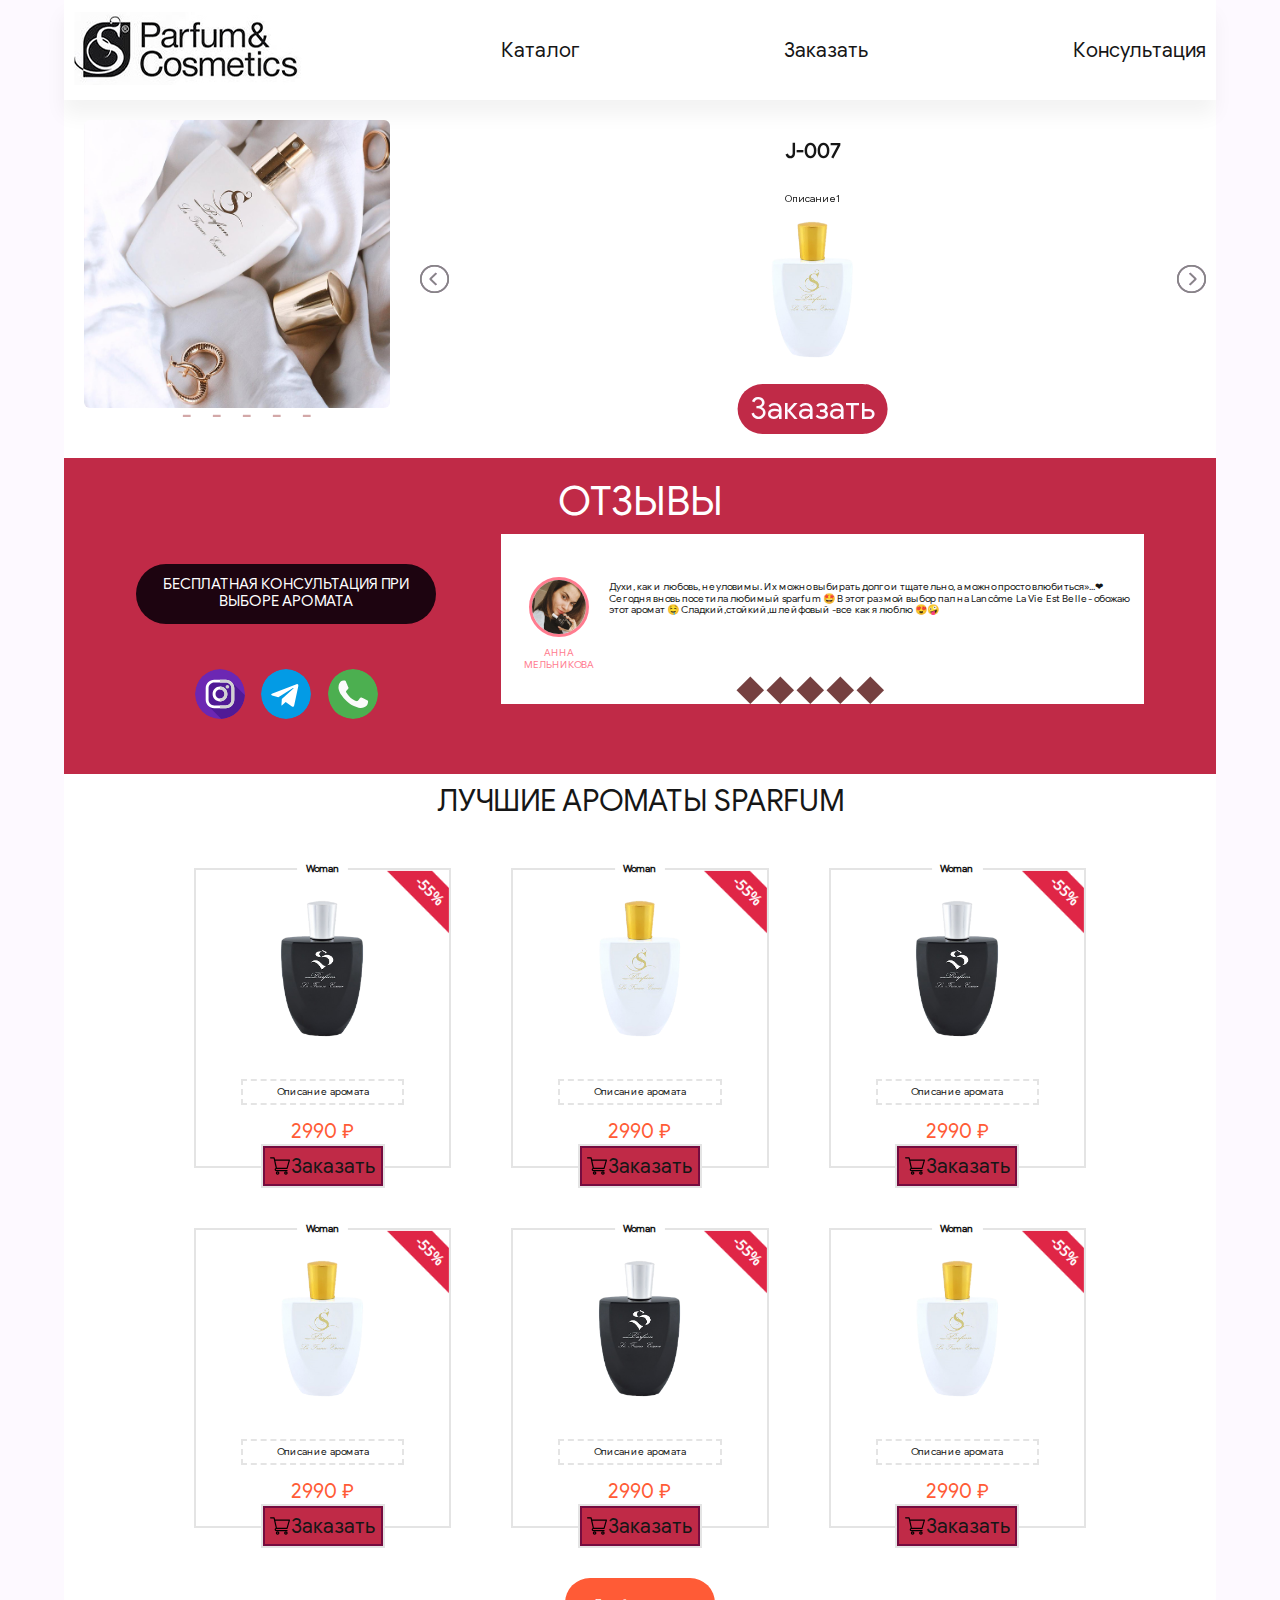
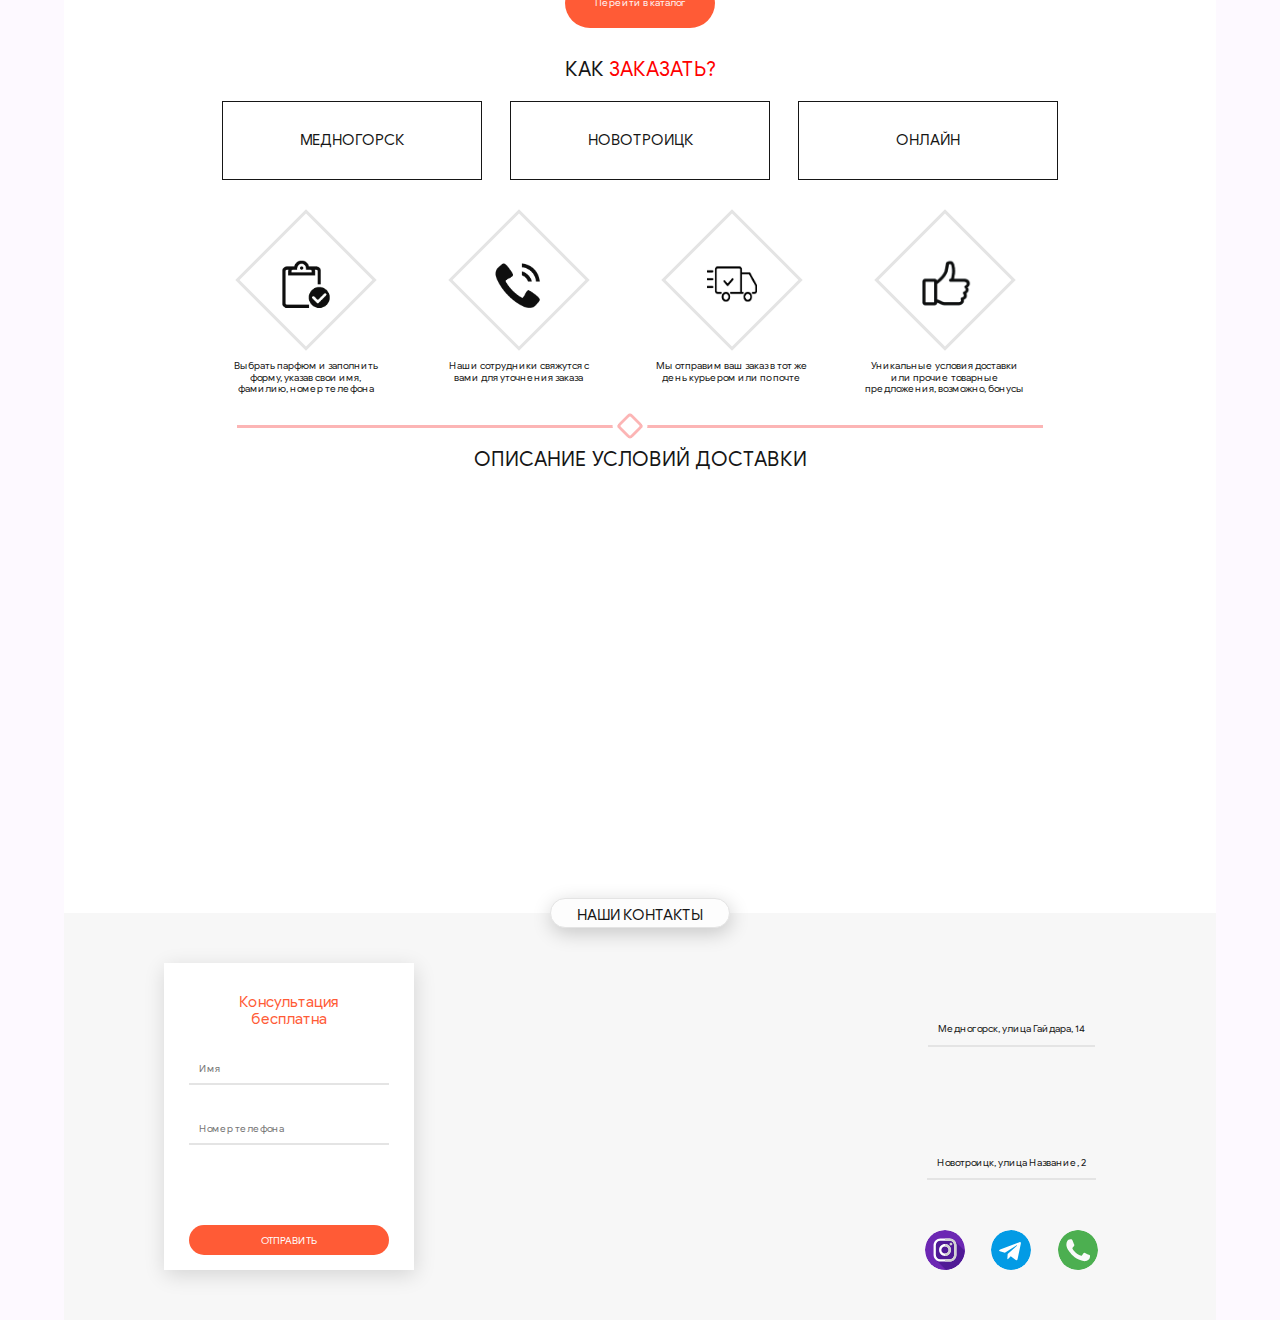
==== commit cae3d313: "Add files via upload" ====
--- a/index.html
+++ b/index.html
@@ -41,7 +41,7 @@
                 <div id="second_slider" class="second_slider">
                     <li class="second_photo_item">
                         <div class="p1">
-                            <h3>Парфюм1</h3>
+                            <h3>J-007</h3>
                             <p class="desc">Описание1</p>
                             
                             <img src="styles/assets/p3.png" alt="" srcset="">
@@ -50,7 +50,7 @@
                     </li>
                     <li class="second_photo_item">
                         <div class="p1">
-                            <h3>Парфюм2</h3>
+                            <h3>C-004</h3>
                             <p class="desc">Описание2</p>
                             <img src="styles/assets/p2.png" alt="" srcset="">
                             <button class="in_slide"><div class="btn_txt">Заказать</div></button>
@@ -58,7 +58,7 @@
                     </li>
                     <li class="second_photo_item">
                         <div class="p1">
-                            <h3>Парфюм3</h3>
+                            <h3>J-007</h3>
                             <p class="desc">Описание3</p>
                             <img src="styles/assets/p3.png" alt="" srcset="">
                             <button class="in_slide"><div class="btn_txt">Заказать</div></button>
@@ -72,7 +72,7 @@
                 <h1 class="fb">Отзывы</h1>
                 <div class="unheader">
                     <div class="consult_social">
-                        <p class="consult_description">Бесплатная консультация при выборе аромата</p>
+                        <a href="#foot"><p class="consult_description">Бесплатная консультация при выборе аромата</p></a>
                         <div class="social_links social_links_hide">
                             <img class="social_item"src="styles/assets/inst.svg">
                             <img class="social_item"src="styles/assets/TG.svg">
@@ -256,7 +256,7 @@
                 <form class="footer_form">
                     <h3 class="label_form">Консультация<br> бесплатна</h3>
                     <div class="inputs">
-                        <input class="nameF" type="text" placeholder="Имя">
+                        <input class="Sname" type="text" placeholder="Имя">
                         <input type="phone" placeholder="Номер телефона">
                     </div>
                     <input class="btn_submit" type="submit" value="ОТПРАВИТЬ">
--- a/styles/style.css
+++ b/styles/style.css
@@ -172,6 +172,7 @@
 .slick-prev:hover, .slick-next:hover{background-color:#d2a66b}
 .icon{
     width: 6em;
+    height: 6em;
     border-radius: 50%;
     border: 3px solid #ff7c8f;
     margin: 1em;
@@ -209,7 +210,7 @@
     background-color: white;
     width: 100%;
     height: 17em;
-    padding: 0.3em
+    padding: 1em
 }
 .consult{
     background-color:#c02a47;
@@ -263,6 +264,11 @@
     -webkit-box-align: center;
         -ms-flex-align: center;
             align-items: center;
+}
+.consult_description:hover{
+    color:  #ff5b36;
+    border: 1px solid  #ff5b36;
+    cursor: pointer;
 }
 .fb{
     position: relative;
@@ -407,11 +413,15 @@
     -webkit-text-decoration: uppercase;
             text-decoration: uppercase;
 }
-.to_catalog p:hover{
+.to_catalog:hover{
+    border: 1px solid #161616;
+}
+.to_catalog:hover p{
     -webkit-transform: scale(1.1);
         -ms-transform: scale(1.1);
             transform: scale(1.1);
     text-shadow: 1px 1px 0px  #ff364073;
+    
 }
 h2{
     margin: 0;
@@ -581,7 +591,7 @@
     border-bottom: 2px solid #e4e4e4;
     margin-top: 100px;
 }
-.name{
+.Sname{
     margin-bottom: 30px;
 
 }
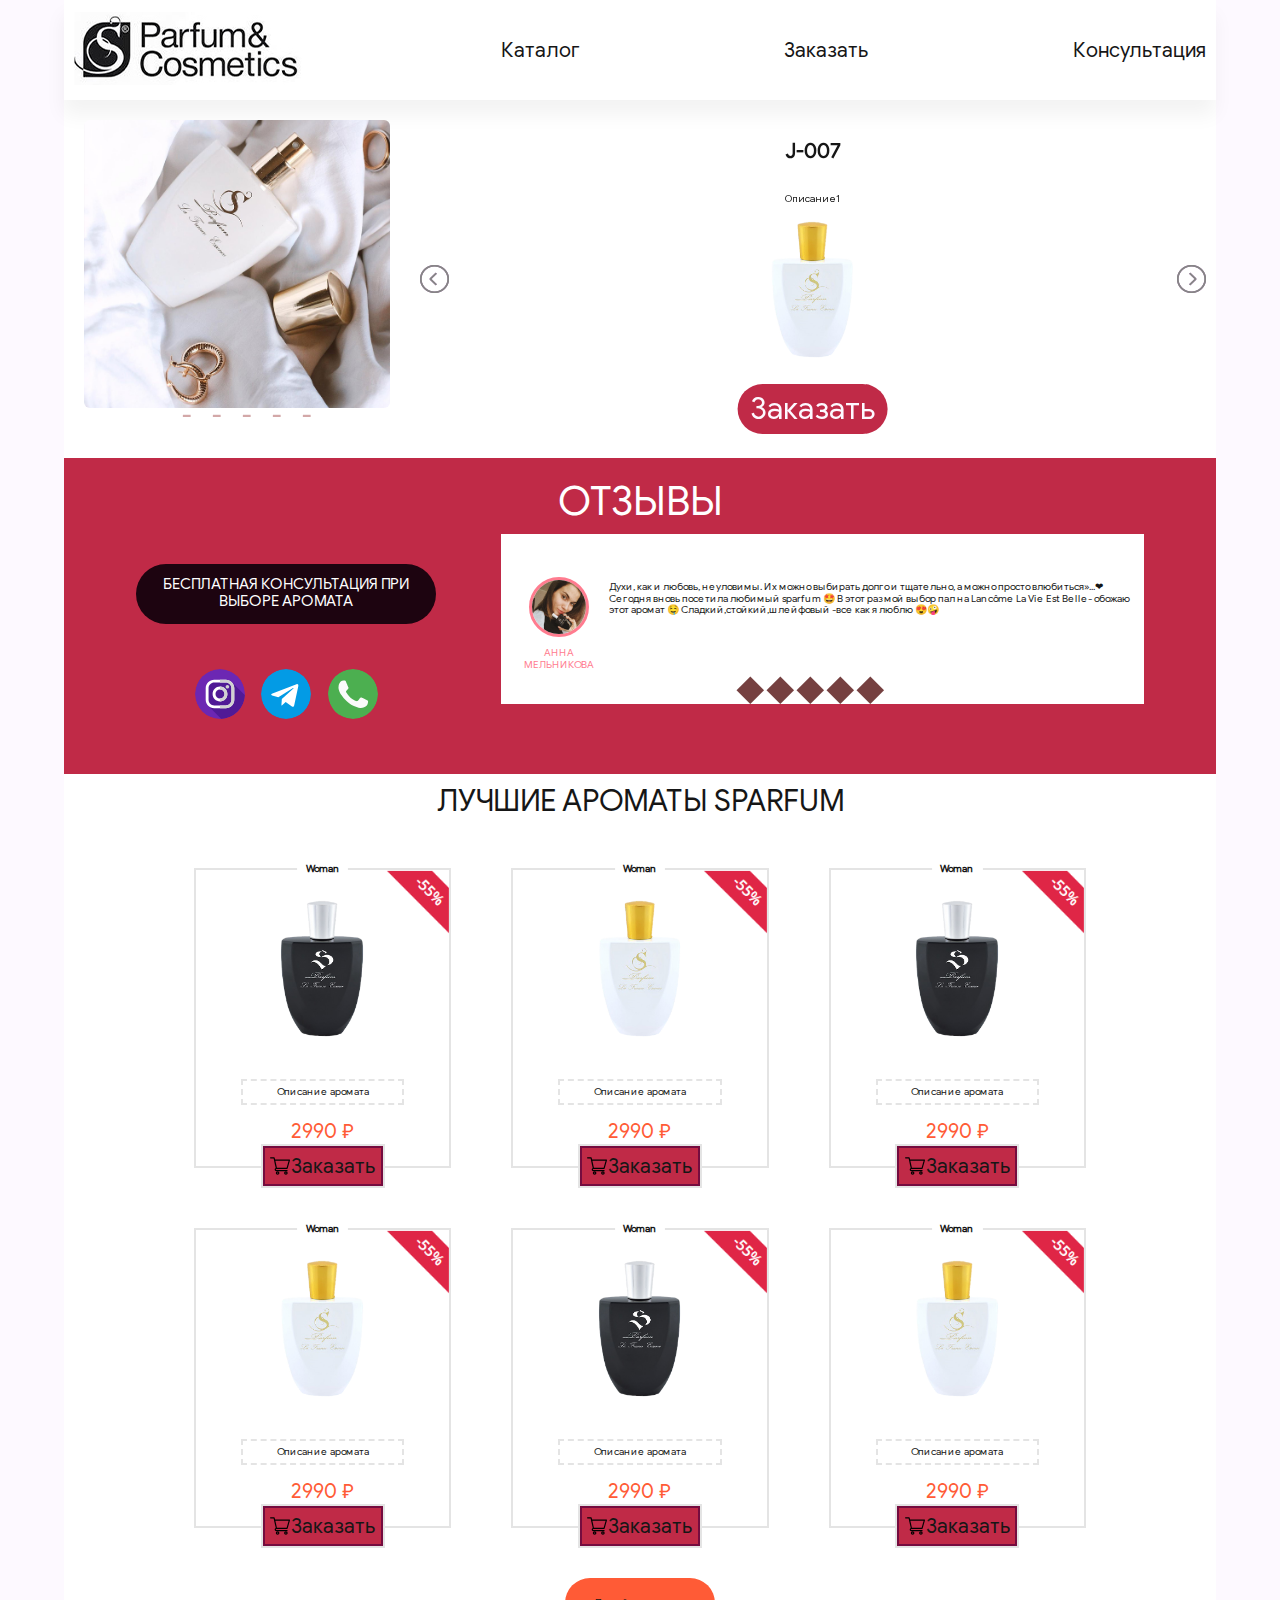
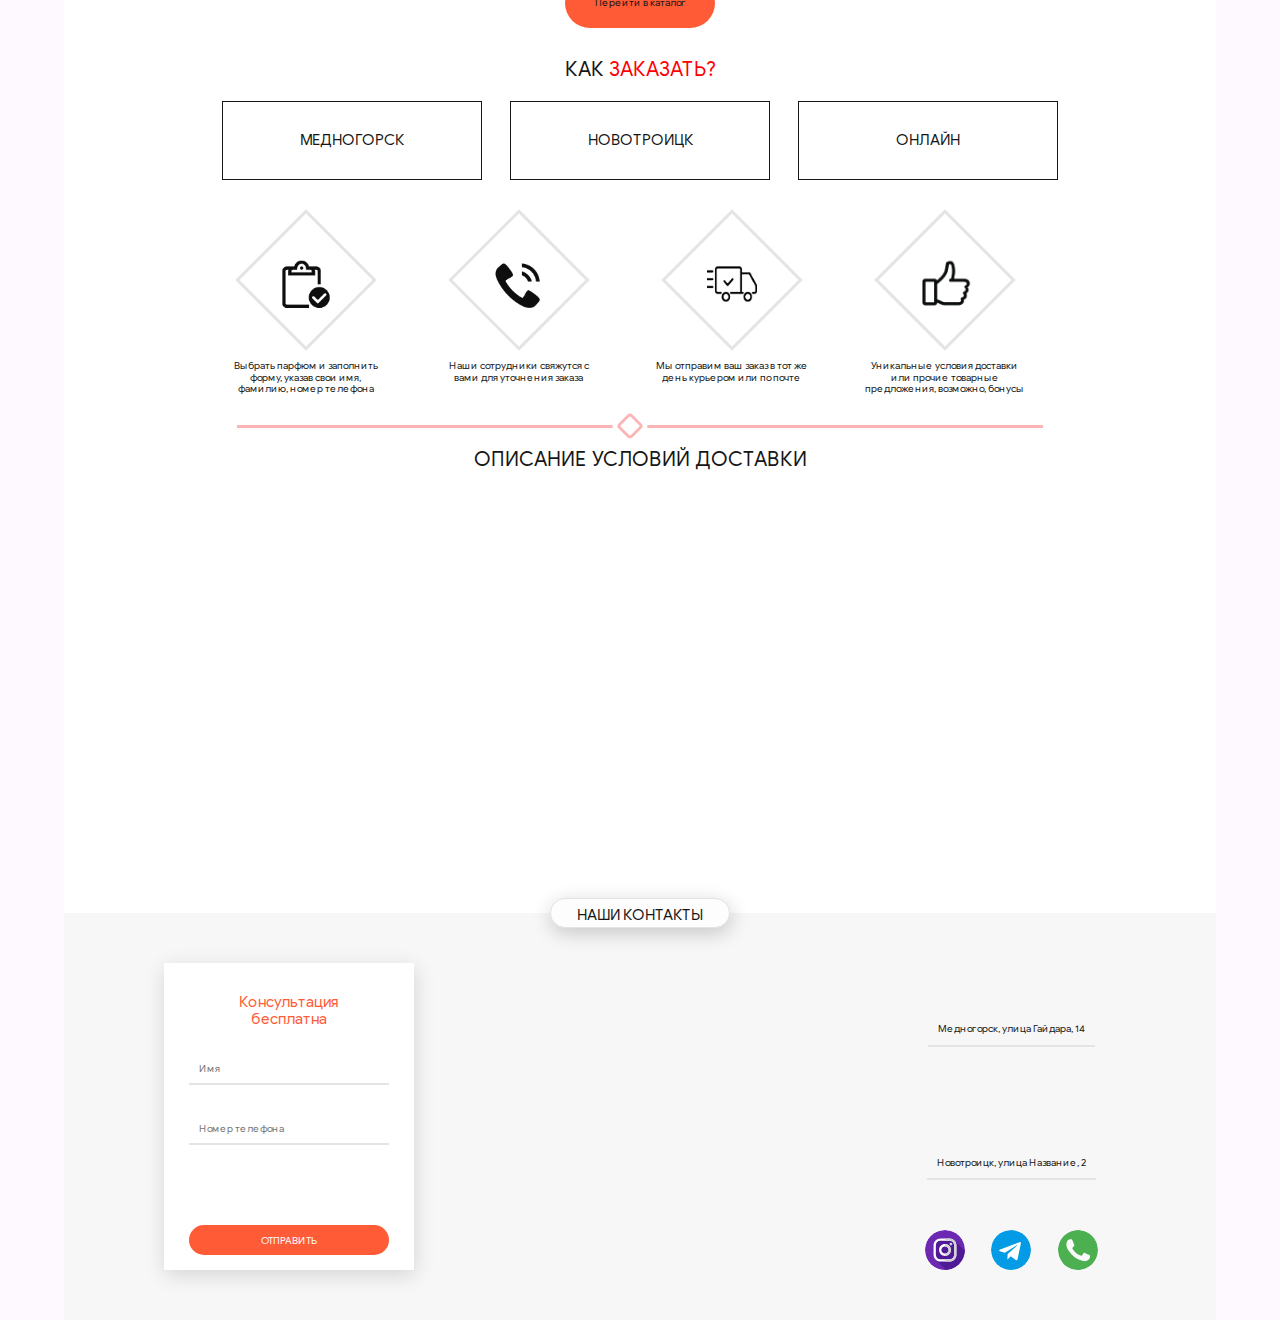
==== commit 7d7549e1: "Add files via upload" ====
--- a/index.html
+++ b/index.html
@@ -211,7 +211,7 @@
                     </div>
                 </div>
             </div>
-            <button class="to_catalog"><p>Перейти в каталог</p></button>
+            <button class="to_catalog"><a href="catalog.html"><p>Перейти в каталог</p></a></button>
         </section>
         <section class="how_to_order">
             <h2 class="order_header">Как <span>заказать?</span></h2>
--- a/styles/style.css
+++ b/styles/style.css
@@ -721,6 +721,9 @@
 .p2{
     display: block;
 }
+.cat{
+    height: 800px
+}
 
 @media screen and (max-width: 700px ){
     *{
@@ -729,6 +732,9 @@
     .fisrt_page{
         width: 100vw;
         margin-left:0%;
+    }
+    .cat{
+        height: 600px
     }
     .item{
         display: none;
@@ -989,7 +995,6 @@
                 flex-direction: column-reverse;
     }
     .third_slider .slick-dots li button:before {
-
         font-size: 20px;
         top: -30px;
         left: 0%;
